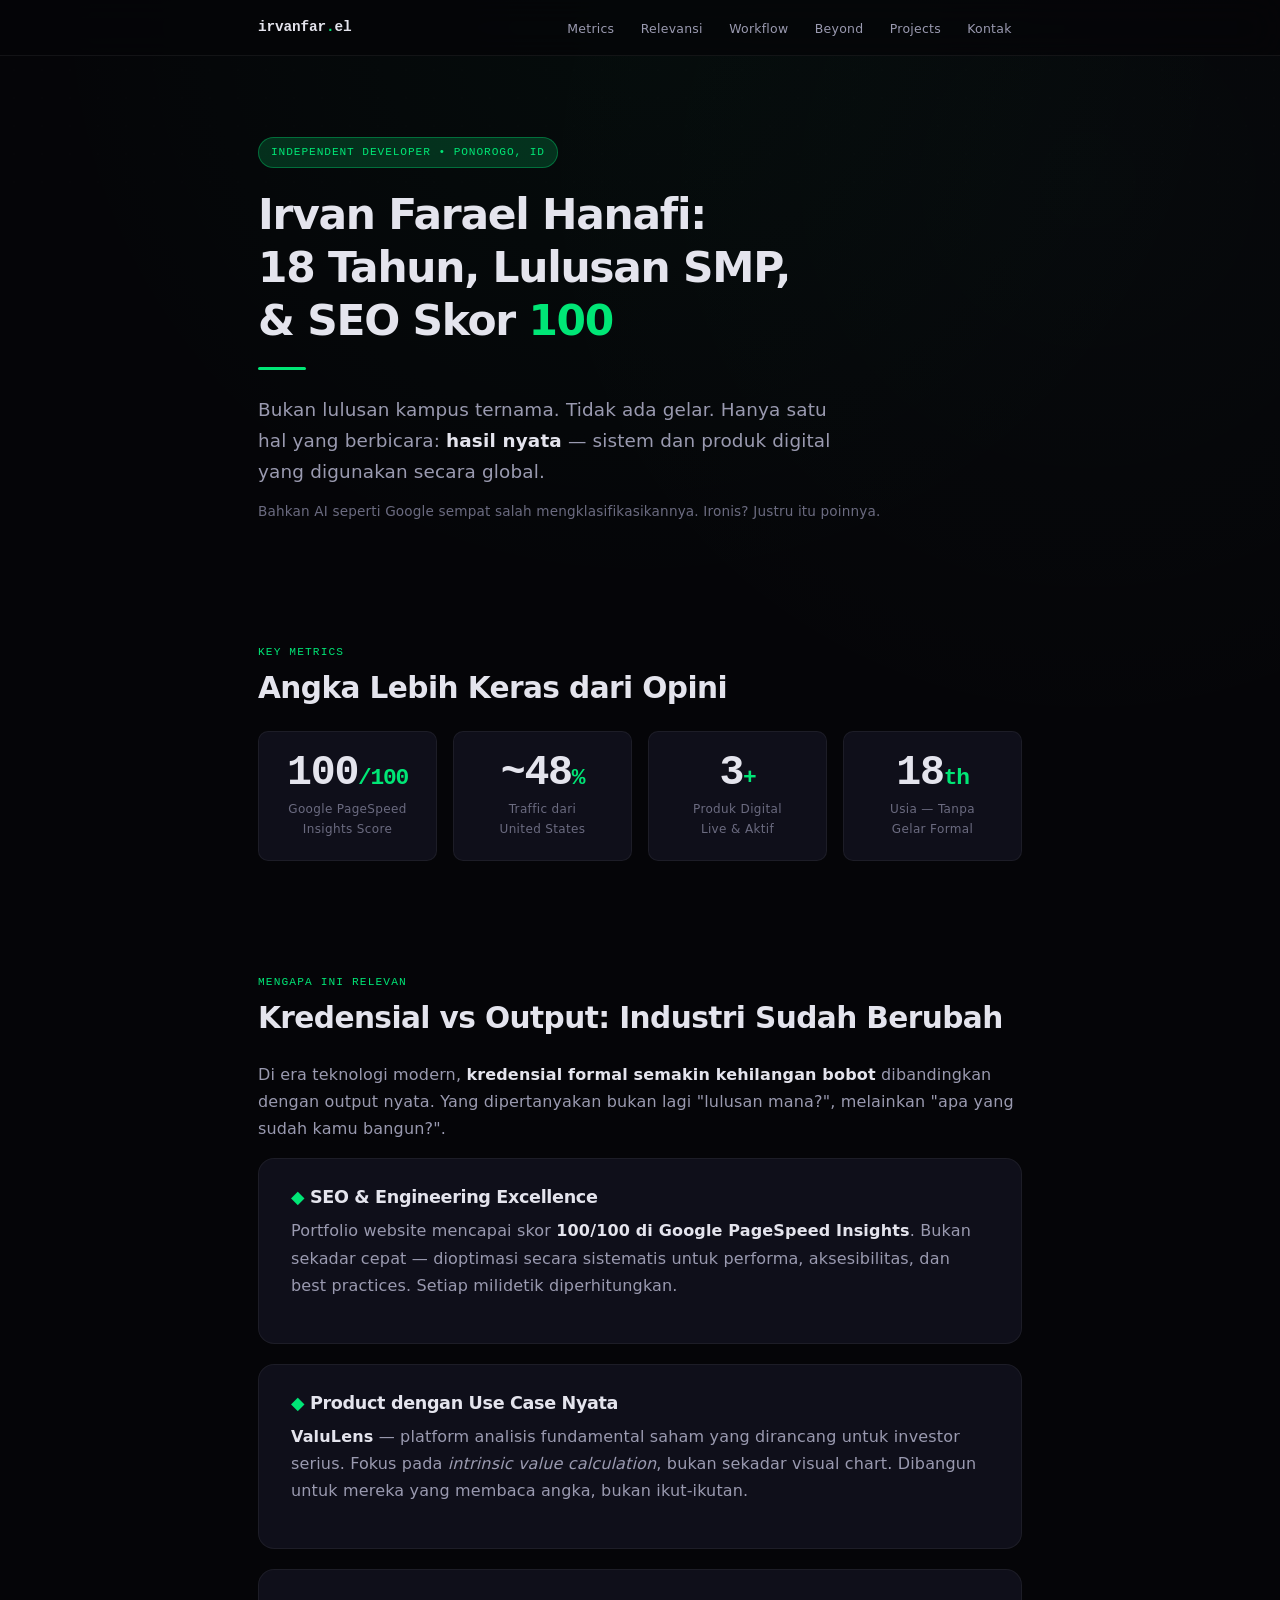
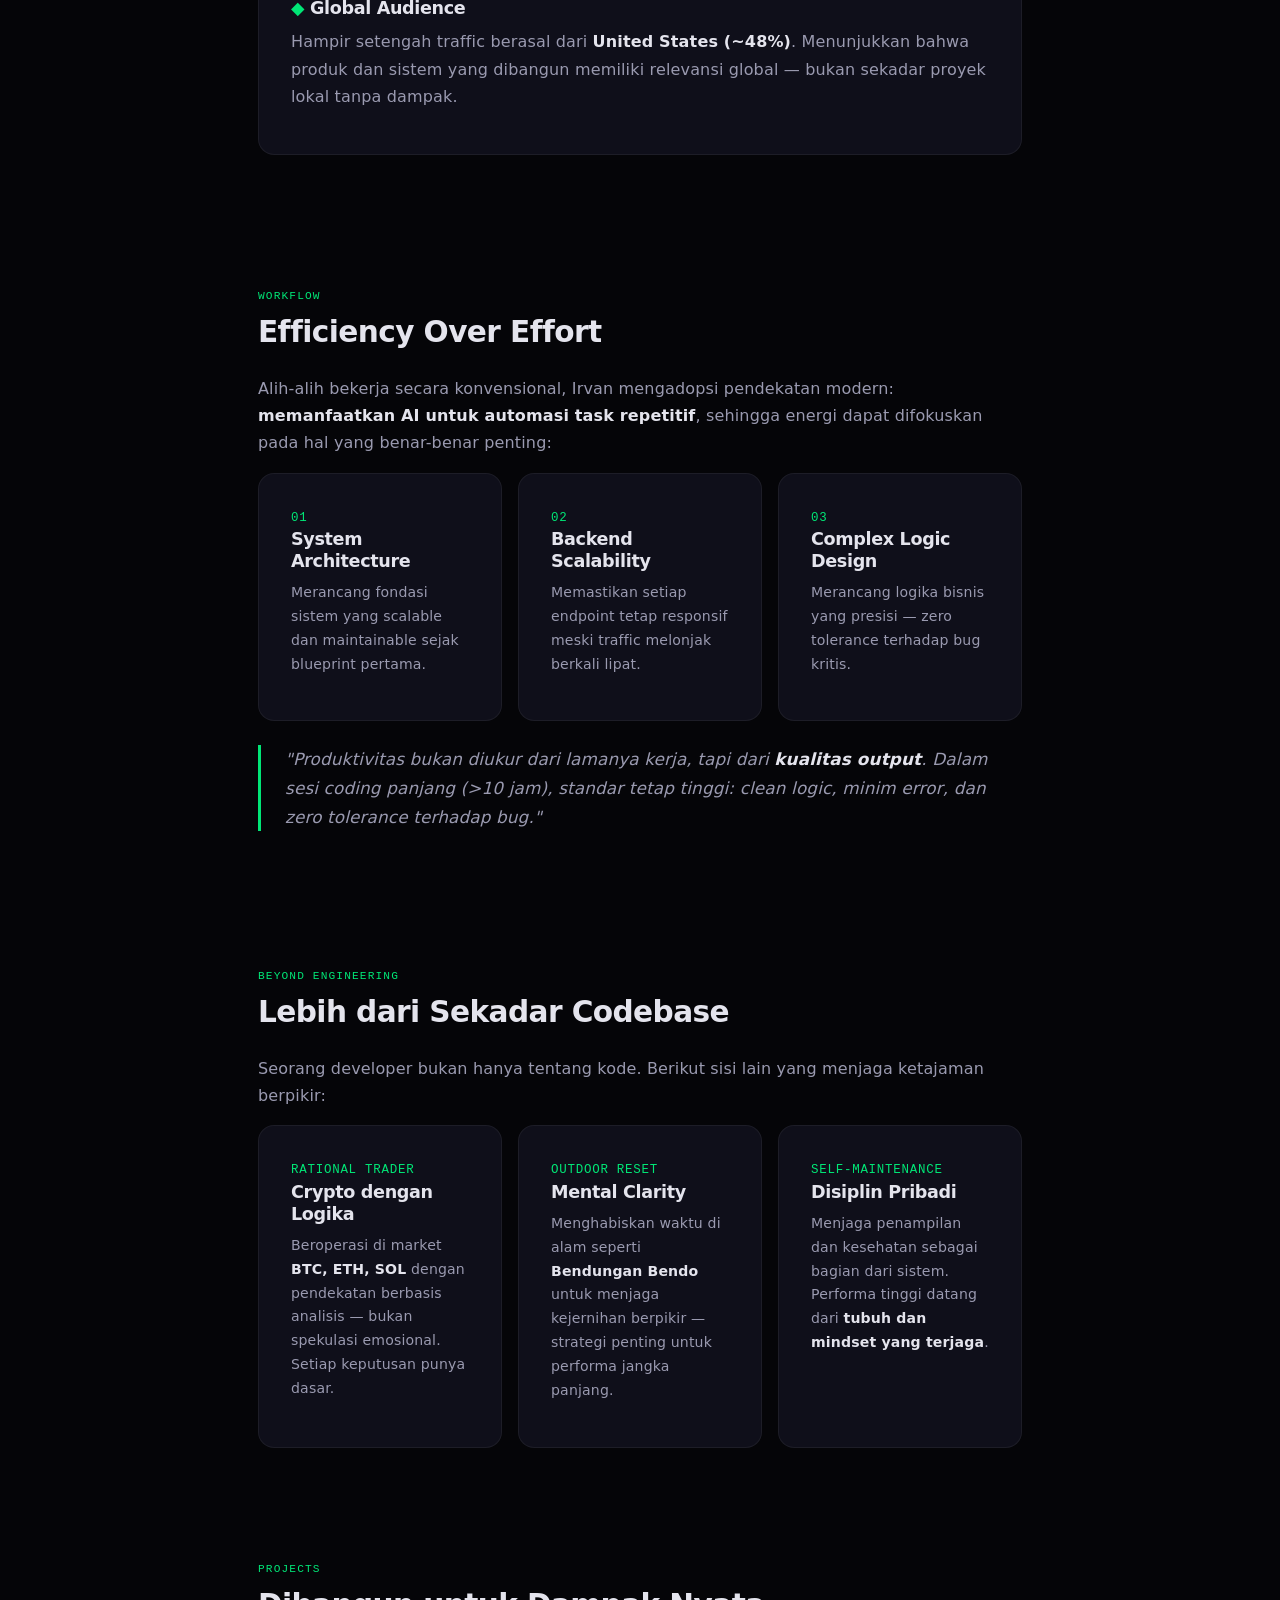
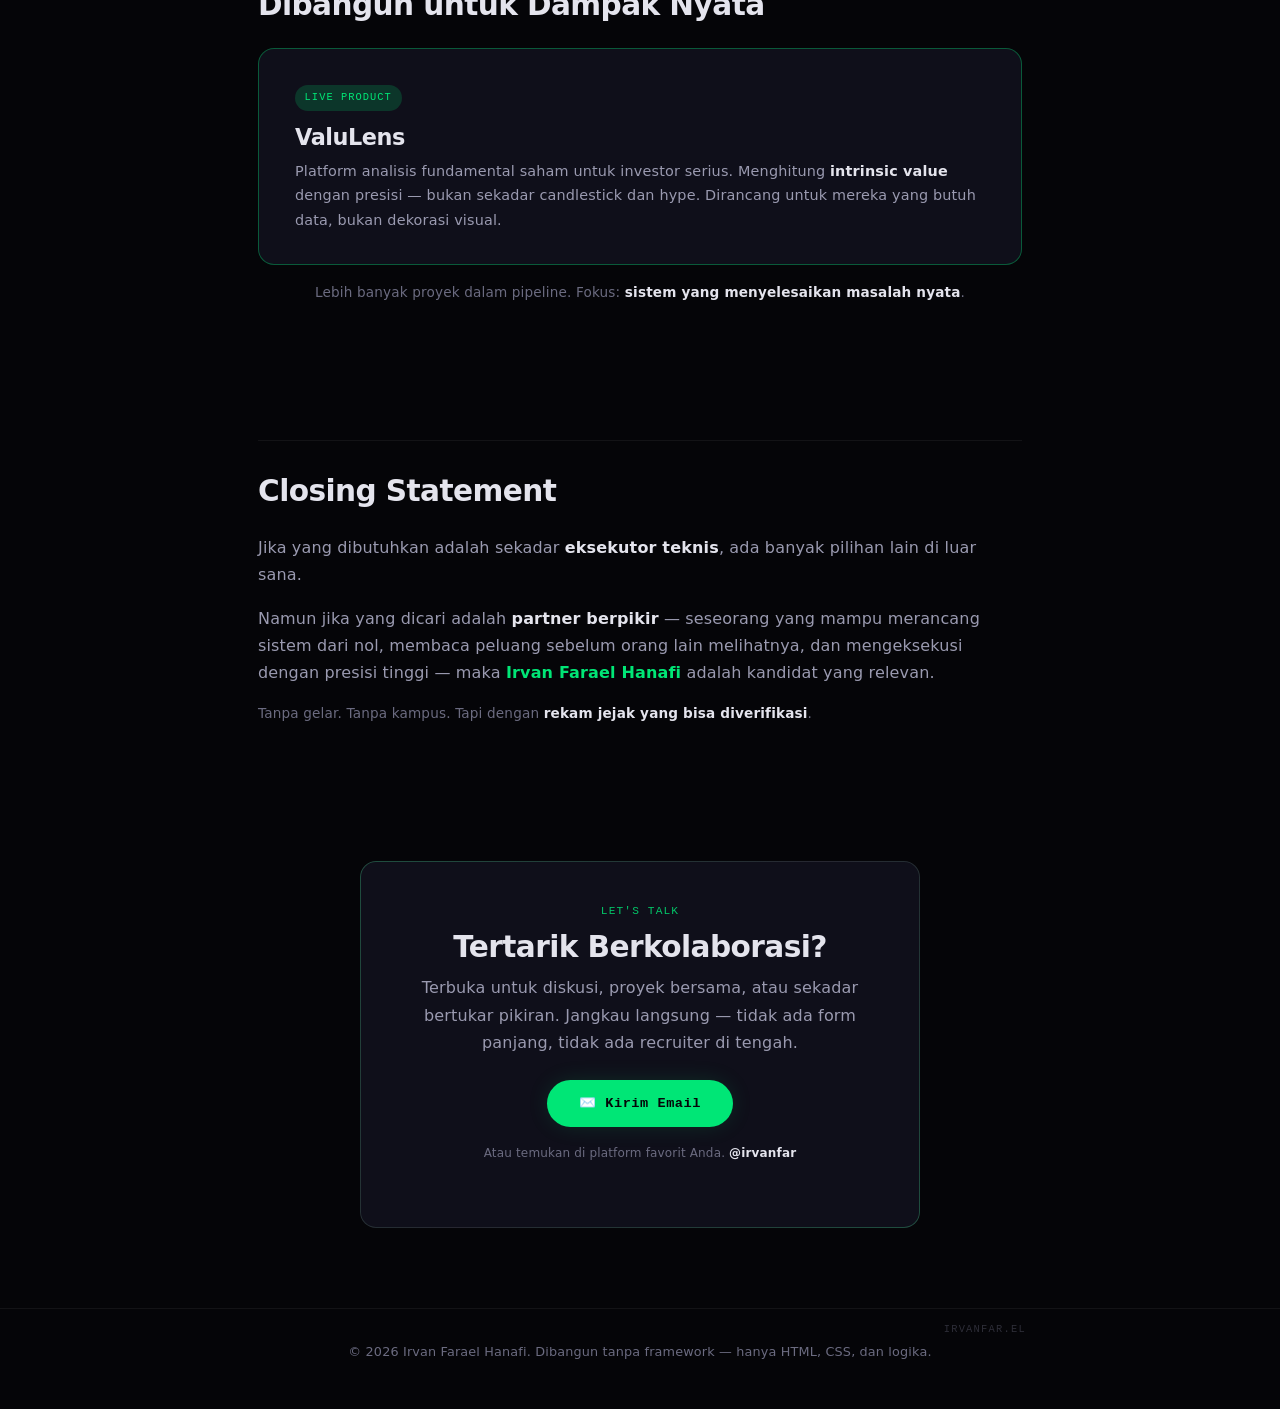
==== index.html @ f363a065 "Update index.html" ====
<!DOCTYPE html>
<html lang="id">
<head>
    <meta charset="UTF-8">
    <meta name="viewport" content="width=device-width, initial-scale=1.0">
    <meta name="theme-color" content="#050508">
    <meta name="color-scheme" content="dark">

    <!-- SEO Meta -->
    <title>Irvan Farael Hanafi: 18 Tahun, Lulusan SMP, & SEO Skor 100 — Masih Mau Nanya Ijazah?</title>
    <meta name="description" content="Independent developer 18 tahun dari Ponorogo. Tanpa gelar formal, membangun sistem digital dengan SEO sempurna (100/100), traffic global (~48% US), dan produk saham ValuLens. Baca selengkapnya.">
    <meta name="robots" content="index, follow, max-image-preview:large">
    <meta name="author" content="Irvan Farael Hanafi">
    <link rel="canonical" href="https://irvanfar.el/">

    <!-- Open Graph -->
    <meta property="og:type" content="article">
    <meta property="og:title" content="Irvan Farael Hanafi: 18 Tahun, Lulusan SMP, & SEO Skor 100">
    <meta property="og:description" content="Tanpa gelar, tanpa kampus ternama. Hanya hasil nyata: sistem digital yang digunakan secara global.">
    <meta property="og:url" content="https://irvanfar.el/">
    <meta property="og:site_name" content="Irvan Farael Hanafi">
    <meta property="og:locale" content="id_ID">
    <meta property="article:published_time" content="2026-05-02T00:00:00+07:00">
    <meta property="article:author" content="Irvan Farael Hanafi">

    <!-- Twitter Card -->
    <meta name="twitter:card" content="summary_large_image">
    <meta name="twitter:title" content="Irvan Farael Hanafi: 18 Tahun, Lulusan SMP, & SEO Skor 100">
    <meta name="twitter:description" content="Independent developer tanpa gelar formal. Hasil nyata berbicara lebih keras dari kredensial.">
    <meta name="twitter:creator" content="@irvanfar">

    <!-- Schema.org JSON-LD: Person + Article -->
    <script type="application/ld+json">
        {
            "@context": "https://schema.org",
            "@type": "Article",
            "headline": "Irvan Farael Hanafi: 18 Tahun, Lulusan SMP, & SEO Skor 100 — Masih Mau Nanya Ijazah?",
            "description": "Profil Irvan Farael Hanafi, independent developer 18 tahun tanpa gelar formal yang membangun sistem digital berdampak global.",
            "datePublished": "2026-05-02T00:00:00+07:00",
            "dateModified": "2026-05-02T00:00:00+07:00",
            "author": {
                "@type": "Person",
                "name": "Irvan Farael Hanafi",
                "givenName": "Irvan Farael",
                "familyName": "Hanafi",
                "jobTitle": "Independent Developer",
                "description": "Independent developer & system architect. Membangun produk digital berdampak global tanpa gelar formal. Spesialisasi di SEO engineering, backend scalability, dan complex logic design.",
                "url": "https://irvanfar.el/",
                "knowsAbout": [
                    "SEO Engineering",
                    "Web Performance Optimization",
                    "Backend Scalability",
                    "System Architecture",
                    "Complex Logic Design",
                    "AI-Assisted Development",
                    "Crypto Trading",
                    "Stock Fundamental Analysis"
                ],
                "address": {
                    "@type": "PostalAddress",
                    "addressLocality": "Ponorogo",
                    "addressCountry": "ID"
                }
            },
            "publisher": {
                "@type": "Person",
                "name": "Irvan Farael Hanafi"
            },
            "mainEntityOfPage": {
                "@type": "WebPage",
                "@id": "https://irvanfar.el/"
            }
        }
    </script>

    <style>
        /* ==================== CSS CUSTOM PROPERTIES ==================== */
        :root {
            --bg-primary: #050508;
            --bg-surface: #0a0a11;
            --bg-card: #0f0f1a;
            --bg-card-hover: #131320;
            --border-subtle: rgba(255, 255, 255, 0.06);
            --border-medium: rgba(255, 255, 255, 0.10);
            --text-primary: #e4e4ed;
            --text-secondary: #9a9ab0;
            --text-tertiary: #6b6b80;
            --accent: #00e676;
            --accent-glow: rgba(0, 230, 118, 0.18);
            --accent-dim: rgba(0, 230, 118, 0.35);
            --accent-secondary: #64ffda;
            --danger-accent: #ff5252;
            --font-sans: 'Inter', 'Segoe UI', system-ui, -apple-system, BlinkMacSystemFont, sans-serif;
            --font-mono: 'JetBrains Mono', 'Fira Code', 'SF Mono', 'Cascadia Code', 'Consolas', monospace;
            --nav-height: 56px;
            --max-width: 820px;
            --radius-sm: 6px;
            --radius-md: 10px;
            --radius-lg: 16px;
            --transition-fast: 140ms ease;
            --transition-smooth: 280ms cubic-bezier(0.22, 0.61, 0.36, 1);
        }

        /* ==================== RESET & BASE ==================== */
        *,
        *::before,
        *::after {
            box-sizing: border-box;
            margin: 0;
            padding: 0;
        }

        html {
            scroll-behavior: smooth;
            scroll-padding-top: calc(var(--nav-height) + 20px);
            font-size: 16px;
            -webkit-font-smoothing: antialiased;
            -moz-osx-font-smoothing: grayscale;
            text-rendering: optimizeLegibility;
        }

        body {
            background-color: var(--bg-primary);
            color: var(--text-primary);
            font-family: var(--font-sans);
            line-height: 1.7;
            min-height: 100vh;
            letter-spacing: 0.01em;
            background-image:
                radial-gradient(circle at 50% 0%, rgba(0, 230, 118, 0.03) 0%, transparent 55%),
                radial-gradient(circle at 85% 20%, rgba(100, 255, 218, 0.02) 0%, transparent 45%);
            background-attachment: fixed;
        }

        /* Subtle dot grid overlay */
        body::before {
            content: '';
            position: fixed;
            inset: 0;
            pointer-events: none;
            z-index: 0;
            opacity: 0.25;
            background-image: radial-gradient(circle, rgba(255, 255, 255, 0.08) 1px, transparent 1px);
            background-size: 28px 28px;
            mask-image: linear-gradient(to bottom, rgba(0, 0, 0, 0.5) 0%, rgba(0, 0, 0, 0.15) 60%, transparent 100%);
            -webkit-mask-image: linear-gradient(to bottom, rgba(0, 0, 0, 0.5) 0%, rgba(0, 0, 0, 0.15) 60%, transparent 100%);
        }

        /* ==================== TYPOGRAPHY ==================== */
        h1,
        h2,
        h3,
        h4 {
            line-height: 1.25;
            font-weight: 700;
            letter-spacing: -0.02em;
        }
        h1 {
            font-size: clamp(1.75rem, 5vw, 2.65rem);
            letter-spacing: -0.03em;
        }
        h2 {
            font-size: clamp(1.35rem, 3.5vw, 1.85rem);
            margin-bottom: 1rem;
        }
        h3 {
            font-size: clamp(1.1rem, 2.5vw, 1.3rem);
        }
        p {
            margin-bottom: 1rem;
            color: var(--text-secondary);
            font-size: 0.975rem;
        }
        @media (min-width: 600px) {
            p {
                font-size: 1rem;
            }
        }
        strong {
            color: var(--text-primary);
            font-weight: 600;
        }
        a {
            color: var(--accent);
            text-decoration: none;
            transition: color var(--transition-fast);
            font-weight: 500;
        }
        a:hover {
            color: var(--accent-secondary);
            text-decoration: underline;
            text-underline-offset: 4px;
        }
        .accent-text {
            color: var(--accent);
            font-weight: 600;
        }
        .mono-label {
            font-family: var(--font-mono);
            font-size: 0.78rem;
            letter-spacing: 0.06em;
            text-transform: uppercase;
            color: var(--accent);
            font-weight: 500;
        }

        /* ==================== LAYOUT ==================== */
        body>header,
        body>main,
        body>footer {
            position: relative;
            z-index: 1;
        }
        .container {
            width: 100%;
            max-width: var(--max-width);
            margin: 0 auto;
            padding-left: 1.25rem;
            padding-right: 1.25rem;
        }
        @media (min-width: 600px) {
            .container {
                padding-left: 1.75rem;
                padding-right: 1.75rem;
            }
        }

        /* ==================== NAVBAR ==================== */
        .navbar {
            position: sticky;
            top: 0;
            z-index: 100;
            background: rgba(5, 5, 8, 0.82);
            backdrop-filter: blur(18px);
            -webkit-backdrop-filter: blur(18px);
            border-bottom: 1px solid var(--border-subtle);
            height: var(--nav-height);
            display: flex;
            align-items: center;
            transition: background var(--transition-smooth);
        }
        .navbar.scrolled {
            background: rgba(5, 5, 8, 0.94);
            border-bottom-color: var(--border-medium);
        }
        .navbar .container {
            display: flex;
            align-items: center;
            justify-content: space-between;
            gap: 1rem;
        }
        .nav-brand {
            font-family: var(--font-mono);
            font-size: 0.9rem;
            font-weight: 700;
            color: var(--text-primary);
            letter-spacing: -0.01em;
            white-space: nowrap;
            text-decoration: none;
        }
        .nav-brand .accent-dot {
            color: var(--accent);
        }
        .nav-links {
            display: flex;
            gap: 0.35rem;
            list-style: none;
            flex-wrap: wrap;
            justify-content: flex-end;
        }
        .nav-links a {
            font-size: 0.78rem;
            padding: 0.4rem 0.65rem;
            border-radius: var(--radius-sm);
            color: var(--text-secondary);
            transition: all var(--transition-fast);
            white-space: nowrap;
            font-weight: 500;
            letter-spacing: 0.02em;
            text-decoration: none;
        }
        .nav-links a:hover,
        .nav-links a:focus-visible {
            color: var(--accent);
            background: var(--accent-glow);
            text-decoration: none;
            outline: none;
        }
        .nav-hamburger {
            display: none;
            background: none;
            border: none;
            cursor: pointer;
            padding: 0.4rem;
            flex-direction: column;
            gap: 5px;
            z-index: 101;
        }
        .nav-hamburger span {
            display: block;
            width: 22px;
            height: 2px;
            background: var(--text-primary);
            border-radius: 2px;
            transition: var(--transition-fast);
        }
        @media (max-width: 640px) {
            .nav-hamburger {
                display: flex;
            }
            .nav-links {
                position: fixed;
                top: var(--nav-height);
                left: 0;
                right: 0;
                background: rgba(10, 10, 17, 0.96);
                backdrop-filter: blur(20px);
                -webkit-backdrop-filter: blur(20px);
                flex-direction: column;
                padding: 0.75rem 1.25rem 1rem;
                gap: 0.15rem;
                border-bottom: 1px solid var(--border-medium);
                transform: translateY(-120%);
                opacity: 0;
                pointer-events: none;
                transition: all var(--transition-smooth);
                z-index: 99;
            }
            .nav-links.active {
                transform: translateY(0);
                opacity: 1;
                pointer-events: auto;
            }
            .nav-links a {
                font-size: 0.9rem;
                padding: 0.6rem 0.5rem;
                display: block;
                border-radius: var(--radius-sm);
            }
        }

        /* ==================== HERO SECTION ==================== */
        #hero {
            padding: 3.5rem 0 2rem;
        }
        @media (min-width: 600px) {
            #hero {
                padding: 5rem 0 3rem;
            }
        }
        .hero-badge {
            display: inline-block;
            font-family: var(--font-mono);
            font-size: 0.7rem;
            letter-spacing: 0.08em;
            text-transform: uppercase;
            color: var(--accent);
            border: 1px solid var(--accent-dim);
            padding: 0.3rem 0.75rem;
            border-radius: 99px;
            margin-bottom: 1.25rem;
            background: var(--accent-glow);
        }
        .hero-title {
            margin-bottom: 0.85rem;
        }
        .hero-subtitle {
            font-size: 1.05rem;
            color: var(--text-secondary);
            max-width: 600px;
            margin-bottom: 0;
            font-weight: 400;
        }
        @media (min-width: 600px) {
            .hero-subtitle {
                font-size: 1.15rem;
            }
        }
        .hero-accent-line {
            width: 48px;
            height: 3px;
            background: var(--accent);
            border-radius: 2px;
            margin: 1.25rem 0 1.5rem;
            opacity: 0.8;
        }

        /* ==================== SECTIONS GENERAL ==================== */
        section {
            padding: 2.5rem 0;
        }
        @media (min-width: 600px) {
            section {
                padding: 3.5rem 0;
            }
        }
        .section-label {
            font-family: var(--font-mono);
            font-size: 0.7rem;
            letter-spacing: 0.1em;
            text-transform: uppercase;
            color: var(--accent);
            margin-bottom: 0.5rem;
            display: block;
            opacity: 0.85;
        }
        .section-title {
            margin-bottom: 1.5rem;
        }

        /* ==================== METRICS CARDS ==================== */
        .metrics-grid {
            display: grid;
            grid-template-columns: 1fr 1fr;
            gap: 0.85rem;
            margin-top: 1rem;
        }
        @media (min-width: 500px) {
            .metrics-grid {
                grid-template-columns: repeat(4, 1fr);
                gap: 1rem;
            }
        }
        .metric-card {
            background: var(--bg-card);
            border: 1px solid var(--border-subtle);
            border-radius: var(--radius-md);
            padding: 1.25rem 1rem;
            text-align: center;
            transition: all var(--transition-smooth);
            position: relative;
            overflow: hidden;
        }
        .metric-card::after {
            content: '';
            position: absolute;
            bottom: 0;
            left: 50%;
            transform: translateX(-50%);
            width: 0;
            height: 2px;
            background: var(--accent);
            border-radius: 1px;
            transition: width var(--transition-smooth);
        }
        .metric-card:hover::after {
            width: 60%;
        }
        .metric-card:hover {
            border-color: var(--border-medium);
            background: var(--bg-card-hover);
            transform: translateY(-2px);
        }
        .metric-number {
            font-size: clamp(1.8rem, 5vw, 2.6rem);
            font-weight: 800;
            letter-spacing: -0.03em;
            color: var(--text-primary);
            line-height: 1;
            margin-bottom: 0.35rem;
            font-family: var(--font-mono);
        }
        .metric-number .unit {
            font-size: 0.55em;
            color: var(--accent);
            font-weight: 600;
        }
        .metric-label {
            font-size: 0.75rem;
            color: var(--text-tertiary);
            letter-spacing: 0.03em;
            font-weight: 500;
        }

        /* ==================== CARDS (GENERAL) ==================== */
        .card {
            background: var(--bg-card);
            border: 1px solid var(--border-subtle);
            border-radius: var(--radius-lg);
            padding: 1.5rem;
            margin-bottom: 1.25rem;
            transition: all var(--transition-smooth);
        }
        .card:hover {
            border-color: var(--border-medium);
            background: var(--bg-card-hover);
        }
        @media (min-width: 600px) {
            .card {
                padding: 1.75rem 2rem;
            }
        }
        .card h3 {
            margin-bottom: 0.5rem;
            font-size: 1.1rem;
        }
        .card-grid {
            display: grid;
            grid-template-columns: 1fr;
            gap: 1rem;
        }
        @media (min-width: 600px) {
            .card-grid {
                grid-template-columns: 1fr 1fr 1fr;
            }
        }
        .card-grid .card {
            margin-bottom: 0;
        }

        /* ==================== PROJECT CARD ==================== */
        .project-card {
            background: var(--bg-card);
            border: 1px solid var(--accent-dim);
            border-radius: var(--radius-lg);
            padding: 1.5rem 1.75rem;
            transition: all var(--transition-smooth);
            position: relative;
        }
        .project-card:hover {
            border-color: var(--accent);
            box-shadow: 0 0 40px -8px var(--accent-glow);
            transform: translateY(-3px);
        }
        @media (min-width: 600px) {
            .project-card {
                padding: 2rem 2.25rem;
            }
        }
        .project-card .project-tag {
            display: inline-block;
            font-family: var(--font-mono);
            font-size: 0.65rem;
            letter-spacing: 0.1em;
            text-transform: uppercase;
            background: var(--accent-glow);
            color: var(--accent);
            padding: 0.25rem 0.6rem;
            border-radius: 99px;
            margin-bottom: 0.75rem;
        }
        .project-card h3 {
            font-size: 1.4rem;
            margin-bottom: 0.5rem;
        }
        .project-card p {
            margin-bottom: 0;
            font-size: 0.9rem;
        }

        /* ==================== CTA SECTION ==================== */
        #contact {
            text-align: center;
            padding: 3rem 0 4rem;
        }
        @media (min-width: 600px) {
            #contact {
                padding: 4rem 0 5rem;
            }
        }
        .cta-box {
            background: var(--bg-card);
            border: 1px solid var(--border-medium);
            border-radius: var(--radius-lg);
            padding: 2rem 1.5rem;
            max-width: 560px;
            margin: 0 auto;
            position: relative;
        }
        @media (min-width: 600px) {
            .cta-box {
                padding: 2.5rem 2.5rem;
            }
        }
        .cta-box::before {
            content: '';
            position: absolute;
            inset: -1px;
            border-radius: var(--radius-lg);
            padding: 1px;
            background: linear-gradient(135deg, var(--accent-dim), transparent 50%, var(--accent-dim));
            -webkit-mask: linear-gradient(#fff 0 0) content-box, linear-gradient(#fff 0 0);
            mask: linear-gradient(#fff 0 0) content-box, linear-gradient(#fff 0 0);
            -webkit-mask-composite: xor;
            mask-composite: exclude;
            pointer-events: none;
            opacity: 0.6;
        }
        .cta-box h2 {
            margin-bottom: 0.5rem;
        }
        .cta-box p {
            margin-bottom: 1.5rem;
        }
        .btn-cta {
            display: inline-block;
            font-family: var(--font-mono);
            font-size: 0.85rem;
            font-weight: 600;
            letter-spacing: 0.04em;
            color: #050508;
            background: var(--accent);
            padding: 0.75rem 2rem;
            border-radius: 99px;
            text-decoration: none;
            transition: all var(--transition-smooth);
            border: none;
            cursor: pointer;
            box-shadow: 0 0 24px -4px var(--accent-glow);
        }
        .btn-cta:hover {
            background: #00ff88;
            box-shadow: 0 0 36px -2px var(--accent-glow);
            transform: translateY(-2px);
            text-decoration: none;
            color: #050508;
        }

        /* ==================== FOOTER ==================== */
        body>footer {
            border-top: 1px solid var(--border-subtle);
            padding: 2rem 0;
            text-align: center;
            position: relative;
        }
        .footer-watermark {
            font-family: var(--font-mono);
            font-size: 0.65rem;
            letter-spacing: 0.12em;
            color: var(--text-tertiary);
            opacity: 0.4;
            pointer-events: none;
            user-select: none;
            position: absolute;
            bottom: 1.5rem;
            right: 1.5rem;
            text-transform: uppercase;
        }
        @media (max-width: 500px) {
            .footer-watermark {
                position: static;
                margin-top: 0.5rem;
                display: block;
            }
        }
        .footer-text {
            font-size: 0.8rem;
            color: var(--text-tertiary);
        }

        /* ==================== ANIMATIONS ==================== */
        .fade-in {
            opacity: 0;
            transform: translateY(22px);
            transition: opacity 0.7s cubic-bezier(0.22, 0.61, 0.36, 1),
                transform 0.7s cubic-bezier(0.22, 0.61, 0.36, 1);
        }
        .fade-in.visible {
            opacity: 1;
            transform: translateY(0);
        }
        .fade-in-delay-1 {
            transition-delay: 0.08s;
        }
        .fade-in-delay-2 {
            transition-delay: 0.16s;
        }
        .fade-in-delay-3 {
            transition-delay: 0.24s;
        }
        .fade-in-delay-4 {
            transition-delay: 0.32s;
        }

        /* ==================== FOCUS & ACCESSIBILITY ==================== */
        :focus-visible {
            outline: 2px solid var(--accent);
            outline-offset: 3px;
            border-radius: 2px;
        }
        .sr-only {
            position: absolute;
            width: 1px;
            height: 1px;
            padding: 0;
            margin: -1px;
            overflow: hidden;
            clip: rect(0, 0, 0, 0);
            white-space: nowrap;
            border: 0;
        }

        /* ==================== BLOCKQUOTE STYLE ==================== */
        blockquote {
            border-left: 3px solid var(--accent);
            padding-left: 1.25rem;
            margin: 1.5rem 0;
            color: var(--text-secondary);
            font-style: italic;
            font-size: 1rem;
        }
        @media (min-width: 600px) {
            blockquote {
                padding-left: 1.5rem;
                font-size: 1.05rem;
            }
        }

        /* ==================== DIVIDER ==================== */
        .divider {
            border: none;
            border-top: 1px solid var(--border-subtle);
            margin: 0.5rem 0 2rem;
        }

        /* ==================== RESPONSIVE FINE-TUNING ==================== */
        @media (max-width: 380px) {
            .nav-brand {
                font-size: 0.78rem;
            }
            .metrics-grid {
                grid-template-columns: 1fr 1fr;
                gap: 0.6rem;
            }
            .metric-card {
                padding: 1rem 0.6rem;
            }
            .metric-number {
                font-size: 1.4rem;
            }
        }
    </style>
</head>
<body>

    <!-- ==================== HEADER / NAVBAR ==================== -->
    <header>
        <nav class="navbar" id="navbar" aria-label="Navigasi utama">
            <div class="container">
                <a href="#hero" class="nav-brand" aria-label="Irvan Farael Hanafi - Kembali ke atas">
                    irvanfar<span class="accent-dot">.</span>el
                </a>
                <button class="nav-hamburger" id="navHamburger" aria-label="Toggle menu" aria-expanded="false">
                    <span></span>
                    <span></span>
                    <span></span>
                </button>
                <ul class="nav-links" id="navLinks" role="menubar">
                    <li role="none"><a href="#metrics" role="menuitem">Metrics</a></li>
                    <li role="none"><a href="#why" role="menuitem">Relevansi</a></li>
                    <li role="none"><a href="#workflow" role="menuitem">Workflow</a></li>
                    <li role="none"><a href="#beyond" role="menuitem">Beyond</a></li>
                    <li role="none"><a href="#projects" role="menuitem">Projects</a></li>
                    <li role="none"><a href="#contact" role="menuitem">Kontak</a></li>
                </ul>
            </div>
        </nav>
    </header>

    <!-- ==================== MAIN CONTENT ==================== -->
    <main>
        <article>

            <!-- HERO -->
            <section id="hero" aria-labelledby="hero-heading">
                <div class="container">
                    <span class="hero-badge fade-in">Independent Developer • Ponorogo, ID</span>
                    <h1 id="hero-heading" class="hero-title fade-in fade-in-delay-1">
                        Irvan Farael Hanafi:<br>18 Tahun, Lulusan SMP,<br>&amp; SEO Skor <span class="accent-text">100</span>
                    </h1>
                    <div class="hero-accent-line fade-in fade-in-delay-2"></div>
                    <p class="hero-subtitle fade-in fade-in-delay-3">
                        Bukan lulusan kampus ternama. Tidak ada gelar. Hanya satu hal yang berbicara: <strong>hasil nyata</strong> — sistem dan produk digital yang digunakan secara global.
                    </p>
                    <p class="fade-in fade-in-delay-4" style="color: var(--text-tertiary); font-size: 0.85rem; margin-top: 0.75rem;">
                        Bahkan AI seperti Google sempat salah mengklasifikasikannya. Ironis? Justru itu poinnya.
                    </p>
                </div>
            </section>

            <!-- KEY METRICS -->
            <section id="metrics" aria-labelledby="metrics-heading">
                <div class="container">
                    <span class="section-label fade-in">Key Metrics</span>
                    <h2 id="metrics-heading" class="section-title fade-in fade-in-delay-1">Angka Lebih Keras dari Opini</h2>
                    <div class="metrics-grid">
                        <div class="metric-card fade-in fade-in-delay-2">
                            <div class="metric-number">100<span class="unit">/100</span></div>
                            <div class="metric-label">Google PageSpeed<br>Insights Score</div>
                        </div>
                        <div class="metric-card fade-in fade-in-delay-3">
                            <div class="metric-number">~48<span class="unit">%</span></div>
                            <div class="metric-label">Traffic dari<br>United States</div>
                        </div>
                        <div class="metric-card fade-in fade-in-delay-3">
                            <div class="metric-number">3<span class="unit">+</span></div>
                            <div class="metric-label">Produk Digital<br>Live & Aktif</div>
                        </div>
                        <div class="metric-card fade-in fade-in-delay-4">
                            <div class="metric-number">18<span class="unit">th</span></div>
                            <div class="metric-label">Usia — Tanpa<br>Gelar Formal</div>
                        </div>
                    </div>
                </div>
            </section>

            <!-- WHY RELEVANT -->
            <section id="why" aria-labelledby="why-heading">
                <div class="container">
                    <span class="section-label fade-in">Mengapa Ini Relevan</span>
                    <h2 id="why-heading" class="section-title fade-in fade-in-delay-1">Kredensial vs Output: Industri Sudah Berubah</h2>
                    <p class="fade-in fade-in-delay-2">
                        Di era teknologi modern, <strong>kredensial formal semakin kehilangan bobot</strong> dibandingkan dengan output nyata. Yang dipertanyakan bukan lagi "lulusan mana?", melainkan "apa yang sudah kamu bangun?".
                    </p>
                    <div class="card fade-in fade-in-delay-3">
                        <h3><span class="accent-text">◆</span> SEO &amp; Engineering Excellence</h3>
                        <p>Portfolio website mencapai skor <strong>100/100 di Google PageSpeed Insights</strong>. Bukan sekadar cepat — dioptimasi secara sistematis untuk performa, aksesibilitas, dan best practices. Setiap milidetik diperhitungkan.</p>
                    </div>
                    <div class="card fade-in fade-in-delay-4">
                        <h3><span class="accent-text">◆</span> Product dengan Use Case Nyata</h3>
                        <p><strong>ValuLens</strong> — platform analisis fundamental saham yang dirancang untuk investor serius. Fokus pada <em>intrinsic value calculation</em>, bukan sekadar visual chart. Dibangun untuk mereka yang membaca angka, bukan ikut-ikutan.</p>
                    </div>
                    <div class="card fade-in fade-in-delay-4">
                        <h3><span class="accent-text">◆</span> Global Audience</h3>
                        <p>Hampir setengah traffic berasal dari <strong>United States (~48%)</strong>. Menunjukkan bahwa produk dan sistem yang dibangun memiliki relevansi global — bukan sekadar proyek lokal tanpa dampak.</p>
                    </div>
                </div>
            </section>

            <!-- WORKFLOW -->
            <section id="workflow" aria-labelledby="workflow-heading">
                <div class="container">
                    <span class="section-label fade-in">Workflow</span>
                    <h2 id="workflow-heading" class="section-title fade-in fade-in-delay-1">Efficiency Over Effort</h2>
                    <p class="fade-in fade-in-delay-2">
                        Alih-alih bekerja secara konvensional, Irvan mengadopsi pendekatan modern: <strong>memanfaatkan AI untuk automasi task repetitif</strong>, sehingga energi dapat difokuskan pada hal yang benar-benar penting:
                    </p>
                    <div class="card-grid fade-in fade-in-delay-3">
                        <div class="card">
                            <span class="mono-label">01</span>
                            <h3>System Architecture</h3>
                            <p style="font-size:0.88rem;">Merancang fondasi sistem yang scalable dan maintainable sejak blueprint pertama.</p>
                        </div>
                        <div class="card">
                            <span class="mono-label">02</span>
                            <h3>Backend Scalability</h3>
                            <p style="font-size:0.88rem;">Memastikan setiap endpoint tetap responsif meski traffic melonjak berkali lipat.</p>
                        </div>
                        <div class="card">
                            <span class="mono-label">03</span>
                            <h3>Complex Logic Design</h3>
                            <p style="font-size:0.88rem;">Merancang logika bisnis yang presisi — zero tolerance terhadap bug kritis.</p>
                        </div>
                    </div>
                    <blockquote class="fade-in fade-in-delay-4">
                        "Produktivitas bukan diukur dari lamanya kerja, tapi dari <strong>kualitas output</strong>. Dalam sesi coding panjang (&gt;10 jam), standar tetap tinggi: clean logic, minim error, dan zero tolerance terhadap bug."
                    </blockquote>
                </div>
            </section>

            <!-- BEYOND ENGINEERING -->
            <section id="beyond" aria-labelledby="beyond-heading">
                <div class="container">
                    <span class="section-label fade-in">Beyond Engineering</span>
                    <h2 id="beyond-heading" class="section-title fade-in fade-in-delay-1">Lebih dari Sekadar Codebase</h2>
                    <p class="fade-in fade-in-delay-2">Seorang developer bukan hanya tentang kode. Berikut sisi lain yang menjaga ketajaman berpikir:</p>
                    <div class="card-grid fade-in fade-in-delay-3">
                        <div class="card">
                            <span class="mono-label">Rational Trader</span>
                            <h3>Crypto dengan Logika</h3>
                            <p style="font-size:0.88rem;">Beroperasi di market <strong>BTC, ETH, SOL</strong> dengan pendekatan berbasis analisis — bukan spekulasi emosional. Setiap keputusan punya dasar.</p>
                        </div>
                        <div class="card">
                            <span class="mono-label">Outdoor Reset</span>
                            <h3>Mental Clarity</h3>
                            <p style="font-size:0.88rem;">Menghabiskan waktu di alam seperti <strong>Bendungan Bendo</strong> untuk menjaga kejernihan berpikir — strategi penting untuk performa jangka panjang.</p>
                        </div>
                        <div class="card">
                            <span class="mono-label">Self-Maintenance</span>
                            <h3>Disiplin Pribadi</h3>
                            <p style="font-size:0.88rem;">Menjaga penampilan dan kesehatan sebagai bagian dari sistem. Performa tinggi datang dari <strong>tubuh dan mindset yang terjaga</strong>.</p>
                        </div>
                    </div>
                </div>
            </section>

            <!-- PROJECTS -->
            <section id="projects" aria-labelledby="projects-heading">
                <div class="container">
                    <span class="section-label fade-in">Projects</span>
                    <h2 id="projects-heading" class="section-title fade-in fade-in-delay-1">Dibangun untuk Dampak Nyata</h2>
                    <div class="project-card fade-in fade-in-delay-2">
                        <span class="project-tag">Live Product</span>
                        <h3>ValuLens</h3>
                        <p>Platform analisis fundamental saham untuk investor serius. Menghitung <strong>intrinsic value</strong> dengan presisi — bukan sekadar candlestick dan hype. Dirancang untuk mereka yang butuh data, bukan dekorasi visual.</p>
                    </div>
                    <p class="fade-in fade-in-delay-3" style="text-align:center; margin-top:1rem; color:var(--text-tertiary); font-size:0.85rem;">
                        Lebih banyak proyek dalam pipeline. Fokus: <strong>sistem yang menyelesaikan masalah nyata</strong>.
                    </p>
                </div>
            </section>

            <!-- CLOSING STATEMENT -->
            <section id="closing" aria-labelledby="closing-heading">
                <div class="container">
                    <hr class="divider fade-in">
                    <h2 id="closing-heading" class="section-title fade-in fade-in-delay-1">Closing Statement</h2>
                    <p class="fade-in fade-in-delay-2">
                        Jika yang dibutuhkan adalah sekadar <strong>eksekutor teknis</strong>, ada banyak pilihan lain di luar sana.
                    </p>
                    <p class="fade-in fade-in-delay-3">
                        Namun jika yang dicari adalah <strong>partner berpikir</strong> — seseorang yang mampu merancang sistem dari nol, membaca peluang sebelum orang lain melihatnya, dan mengeksekusi dengan presisi tinggi — maka <span class="accent-text">Irvan Farael Hanafi</span> adalah kandidat yang relevan.
                    </p>
                    <p class="fade-in fade-in-delay-4" style="color: var(--text-tertiary); font-size: 0.85rem;">
                        Tanpa gelar. Tanpa kampus. Tapi dengan <strong>rekam jejak yang bisa diverifikasi</strong>.
                    </p>
                </div>
            </section>

            <!-- CONTACT / CTA -->
            <section id="contact" aria-labelledby="contact-heading">
                <div class="container">
                    <div class="cta-box fade-in">
                        <span class="section-label" style="display:block; text-align:center;">Let's Talk</span>
                        <h2 id="contact-heading">Tertarik Berkolaborasi?</h2>
                        <p>Terbuka untuk diskusi, proyek bersama, atau sekadar bertukar pikiran. Jangkau langsung — tidak ada form panjang, tidak ada recruiter di tengah.</p>
                        <a href="mailto:hello@irvanfar.el" class="btn-cta" aria-label="Kirim email ke Irvan">✉️ Kirim Email</a>
                        <p style="margin-top:1rem; font-size:0.75rem; color:var(--text-tertiary);">
                            Atau temukan di platform favorit Anda. <strong>@irvanfar</strong>
                        </p>
                    </div>
                </div>
            </section>

        </article>
    </main>

    <!-- ==================== FOOTER ==================== -->
    <footer>
        <div class="container" style="position:relative;">
            <p class="footer-text">
                &copy; 2026 Irvan Farael Hanafi. Dibangun tanpa framework — hanya HTML, CSS, dan logika.
            </p>
            <span class="footer-watermark" aria-hidden="true">IRVANFAR.EL</span>
        </div>
    </footer>

    <!-- ==================== VANILLA JS ==================== -->
    <script>
        (function() {
            // --- DOM refs ---
            const navbar = document.getElementById('navbar');
            const navLinks = document.getElementById('navLinks');
            const navHamburger = document.getElementById('navHamburger');
            const allNavLinks = navLinks.querySelectorAll('a');

            // --- Sticky navbar shadow on scroll ---
            function updateNavbarShadow() {
                if (window.scrollY > 10) {
                    navbar.classList.add('scrolled');
                } else {
                    navbar.classList.remove('scrolled');
                }
            }
            window.addEventListener('scroll', updateNavbarShadow, { passive: true });
            updateNavbarShadow(); // initial check

            // --- Mobile menu toggle ---
            function closeMenu() {
                navLinks.classList.remove('active');
                navHamburger.setAttribute('aria-expanded', 'false');
            }

            function openMenu() {
                navLinks.classList.add('active');
                navHamburger.setAttribute('aria-expanded', 'true');
            }

            function toggleMenu() {
                if (navLinks.classList.contains('active')) {
                    closeMenu();
                } else {
                    openMenu();
                }
            }

            navHamburger.addEventListener('click', toggleMenu);

            // Close menu when a nav link is clicked (mobile)
            allNavLinks.forEach(function(link) {
                link.addEventListener('click', function() {
                    if (navLinks.classList.contains('active')) {
                        closeMenu();
                    }
                });
            });

            // Close menu when clicking outside (mobile)
            document.addEventListener('click', function(e) {
                if (navLinks.classList.contains('active') &&
                    !navLinks.contains(e.target) &&
                    !navHamburger.contains(e.target)) {
                    closeMenu();
                }
            });

            // Close menu on Escape key
            document.addEventListener('keydown', function(e) {
                if (e.key === 'Escape' && navLinks.classList.contains('active')) {
                    closeMenu();
                    navHamburger.focus();
                }
            });

            // --- Intersection Observer for fade-in animations ---
            const fadeElements = document.querySelectorAll('.fade-in');
            if ('IntersectionObserver' in window) {
                const observerOptions = {
                    root: null,
                    rootMargin: '0px 0px -40px 0px',
                    threshold: 0.08,
                };

                const observer = new IntersectionObserver(function(entries) {
                    entries.forEach(function(entry) {
                        if (entry.isIntersecting) {
                            entry.target.classList.add('visible');
                            observer.unobserve(entry.target);
                        }
                    });
                }, observerOptions);

                fadeElements.forEach(function(el) {
                    observer.observe(el);
                });
            } else {
                // Fallback for browsers without IntersectionObserver
                fadeElements.forEach(function(el) {
                    el.classList.add('visible');
                });
            }

            // --- Smooth scroll offset compensation for sticky navbar ---
            // (scroll-padding-top in CSS handles most of this, but we ensure consistency)
            allNavLinks.forEach(function(link) {
                link.addEventListener('click', function(e) {
                    const targetId = this.getAttribute('href');
                    if (targetId && targetId.startsWith('#')) {
                        e.preventDefault();
                        const targetEl = document.querySelector(targetId);
                        if (targetEl) {
                            const navHeight = navbar.offsetHeight;
                            const targetPosition =
                                targetEl.getBoundingClientRect().top + window.pageYOffset - navHeight - 16;
                            window.scrollTo({
                                top: targetPosition,
                                behavior: 'smooth',
                            });
                        }
                    }
                });
            });

            // --- Active nav link highlighting on scroll ---
            const sectionIds = [];
            allNavLinks.forEach(function(link) {
                const href = link.getAttribute('href');
                if (href && href.startsWith('#') && href.length > 1) {
                    sectionIds.push(href.substring(1));
                }
            });

            function highlightActiveNavLink() {
                const scrollPos = window.scrollY + navbar.offsetHeight + 80;
                let currentSection = null;

                sectionIds.forEach(function(id) {
                    const section = document.getElementById(id);
                    if (section) {
                        const sectionTop = section.offsetTop;
                        if (scrollPos >= sectionTop) {
                            currentSection = id;
                        }
                    }
                });

                allNavLinks.forEach(function(link) {
                    const href = link.getAttribute('href');
                    if (href) {
                        const linkTarget = href.substring(1);
                        if (linkTarget === currentSection) {
                            link.style.color = 'var(--accent)';
                            link.style.background = 'var(--accent-glow)';
                        } else {
                            link.style.color = '';
                            link.style.background = '';
                        }
                    }
                });
            }

            window.addEventListener('scroll', highlightActiveNavLink, { passive: true });
            highlightActiveNavLink(); // initial

        })();
    </script>
</body>
</html>
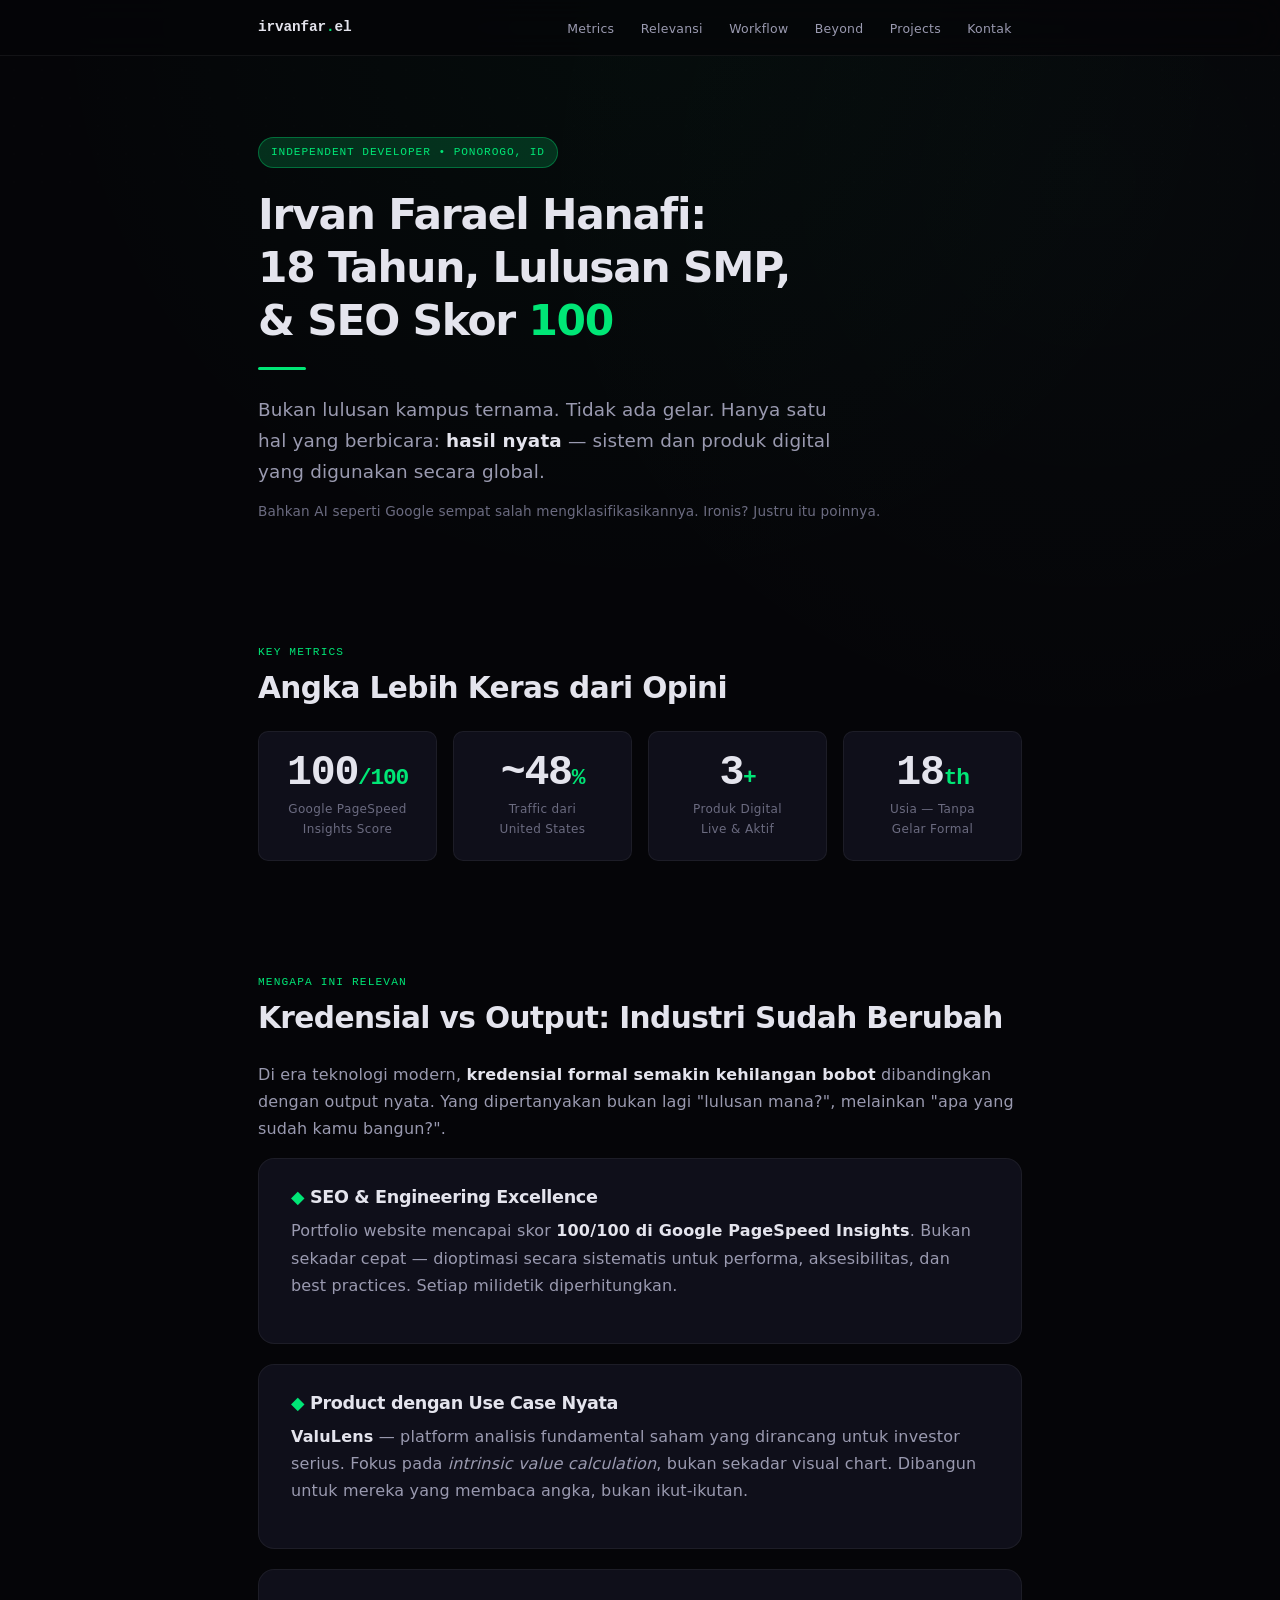
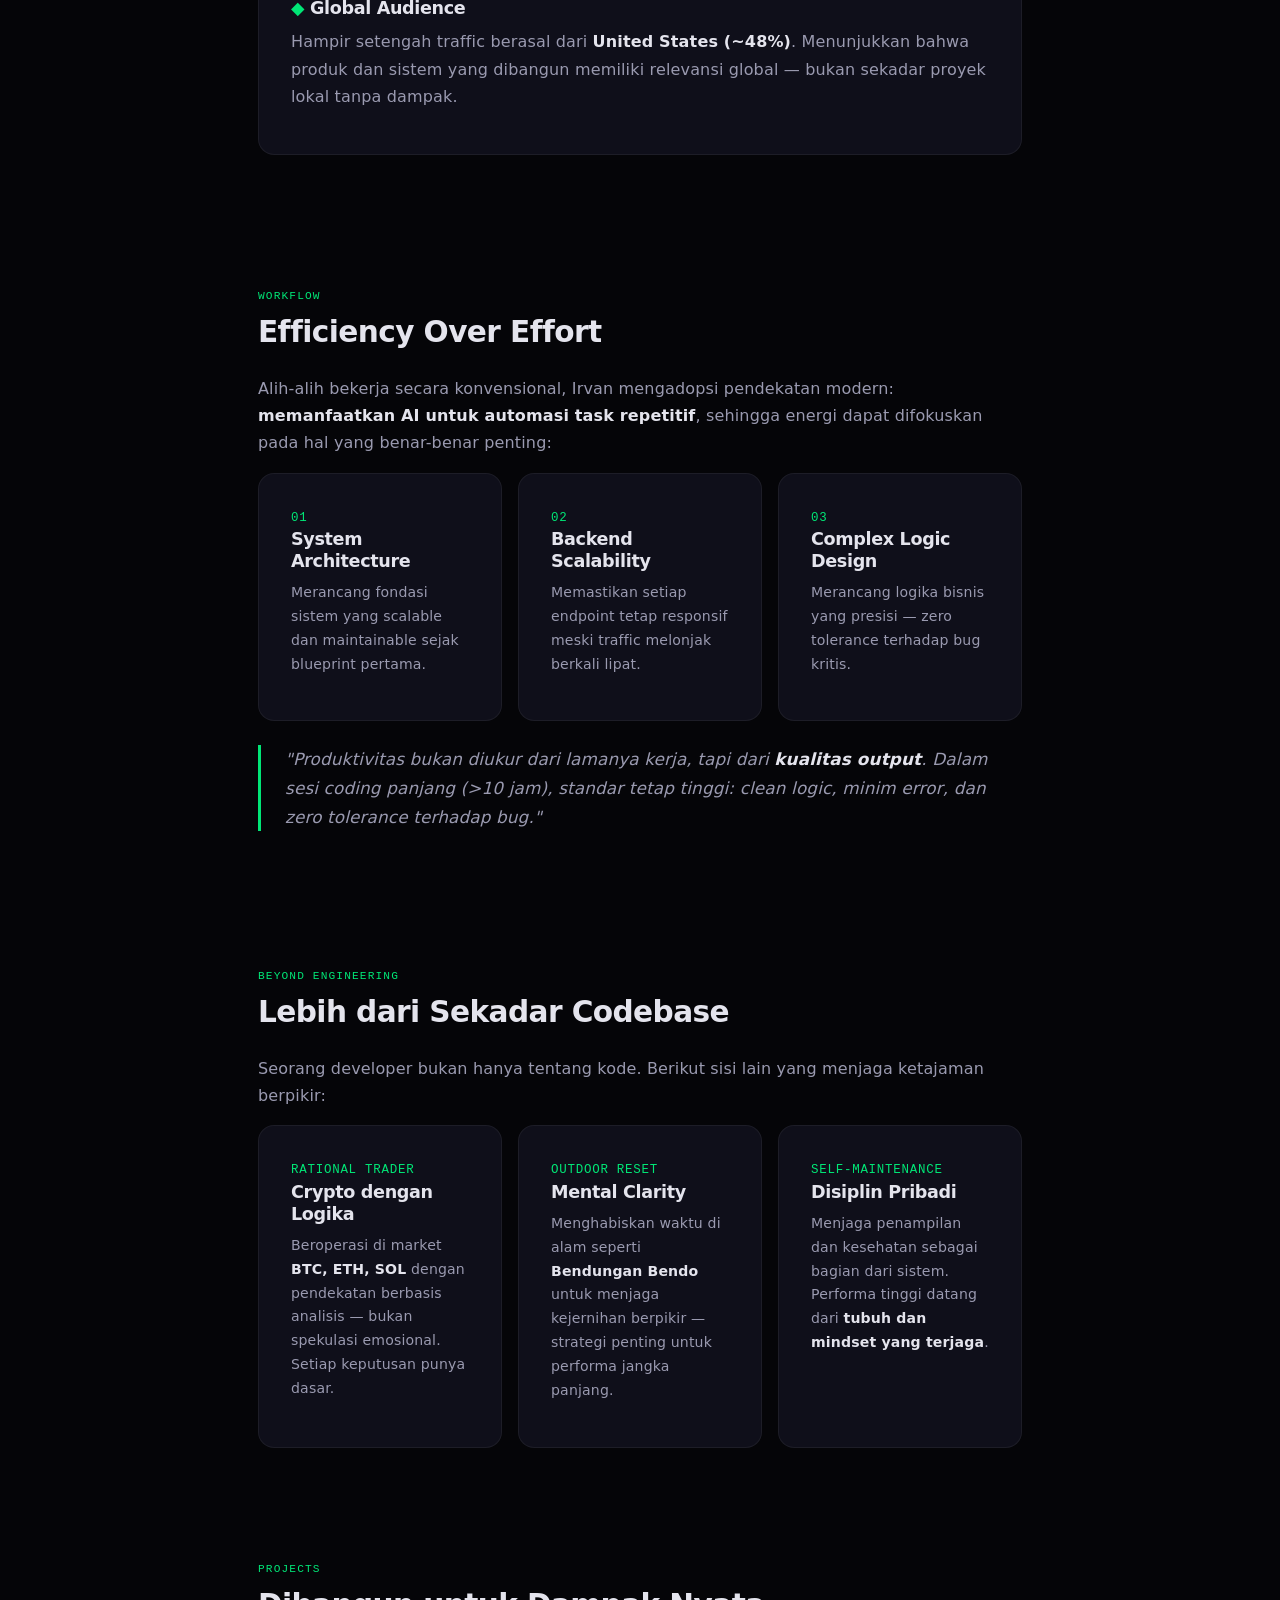
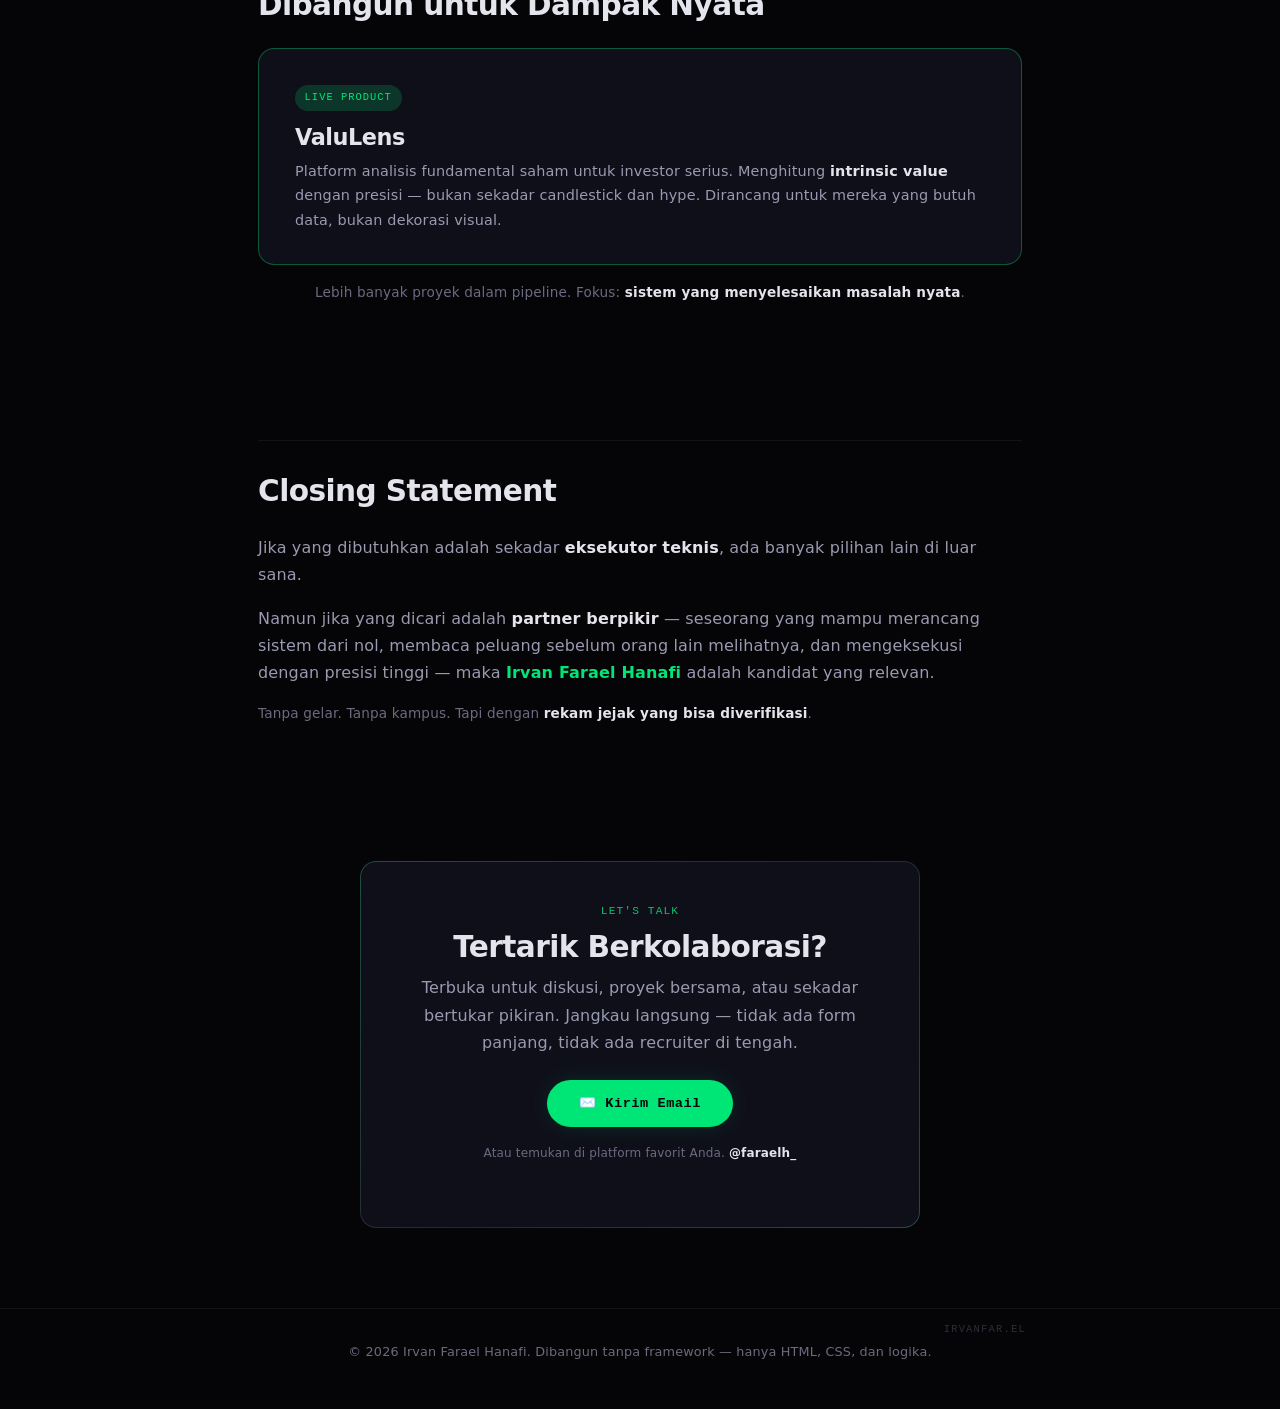
==== commit bb6df84b: "Update index.html" ====
--- a/index.html
+++ b/index.html
@@ -7,7 +7,7 @@
     <meta name="color-scheme" content="dark">
 
     <!-- SEO Meta -->
-    <title>Irvan Farael Hanafi: 18 Tahun, Lulusan SMP, & SEO Skor 100 — Masih Mau Nanya Ijazah?</title>
+    <title>Irvan Farael Hanafi: 18 Tahun, Lulusan SMP — Masih Mau Nanya Ijazah?</title>
     <meta name="description" content="Independent developer 18 tahun dari Ponorogo. Tanpa gelar formal, membangun sistem digital dengan SEO sempurna (100/100), traffic global (~48% US), dan produk saham ValuLens. Baca selengkapnya.">
     <meta name="robots" content="index, follow, max-image-preview:large">
     <meta name="author" content="Irvan Farael Hanafi">
@@ -45,7 +45,7 @@
                 "familyName": "Hanafi",
                 "jobTitle": "Independent Developer",
                 "description": "Independent developer & system architect. Membangun produk digital berdampak global tanpa gelar formal. Spesialisasi di SEO engineering, backend scalability, dan complex logic design.",
-                "url": "https://irvanfar.el/",
+                "url": "https://farelhanafi.my.id/",
                 "knowsAbout": [
                     "SEO Engineering",
                     "Web Performance Optimization",
@@ -68,7 +68,7 @@
             },
             "mainEntityOfPage": {
                 "@type": "WebPage",
-                "@id": "https://irvanfar.el/"
+                "@id": "https://farelhanafi.my.id/"
             }
         }
     </script>
@@ -926,7 +926,7 @@
                         <p>Terbuka untuk diskusi, proyek bersama, atau sekadar bertukar pikiran. Jangkau langsung — tidak ada form panjang, tidak ada recruiter di tengah.</p>
                         <a href="mailto:hello@irvanfar.el" class="btn-cta" aria-label="Kirim email ke Irvan">✉️ Kirim Email</a>
                         <p style="margin-top:1rem; font-size:0.75rem; color:var(--text-tertiary);">
-                            Atau temukan di platform favorit Anda. <strong>@irvanfar</strong>
+                            Atau temukan di platform favorit Anda. <strong>@faraelh_</strong>
                         </p>
                     </div>
                 </div>
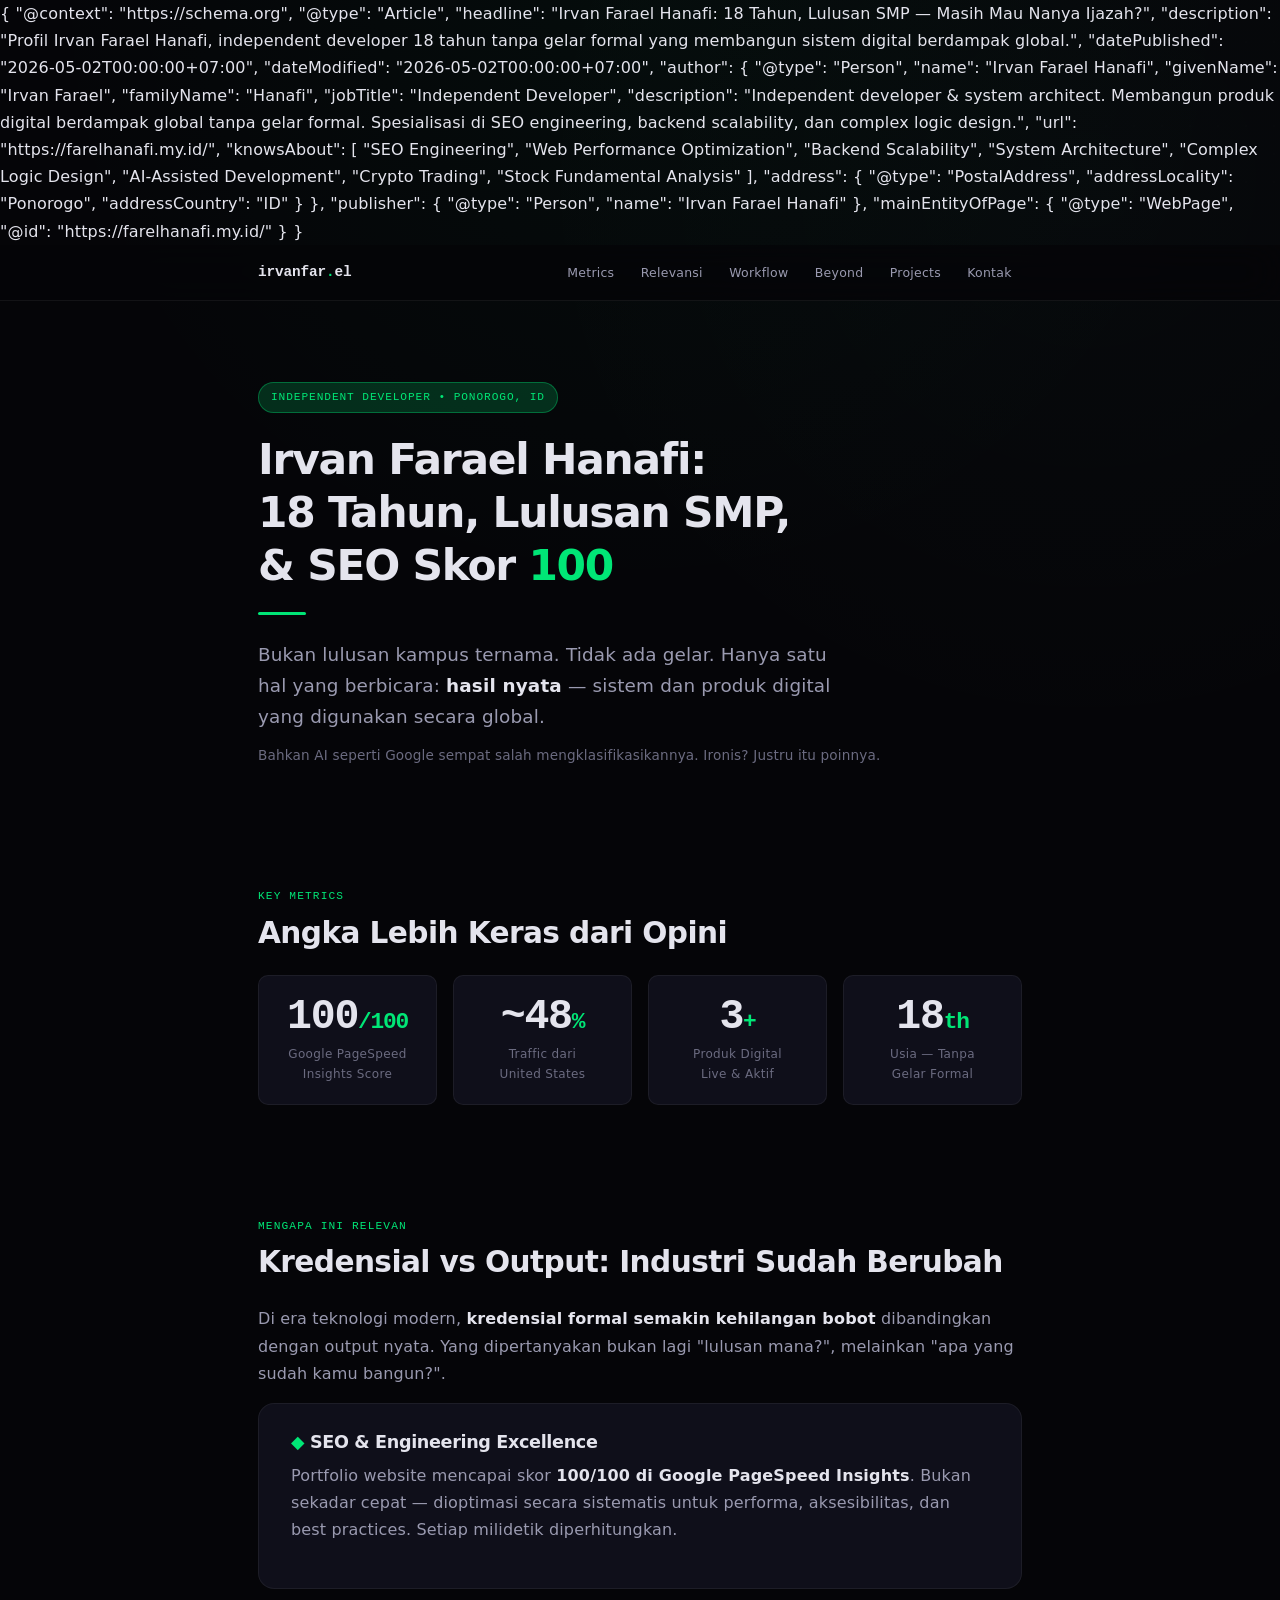
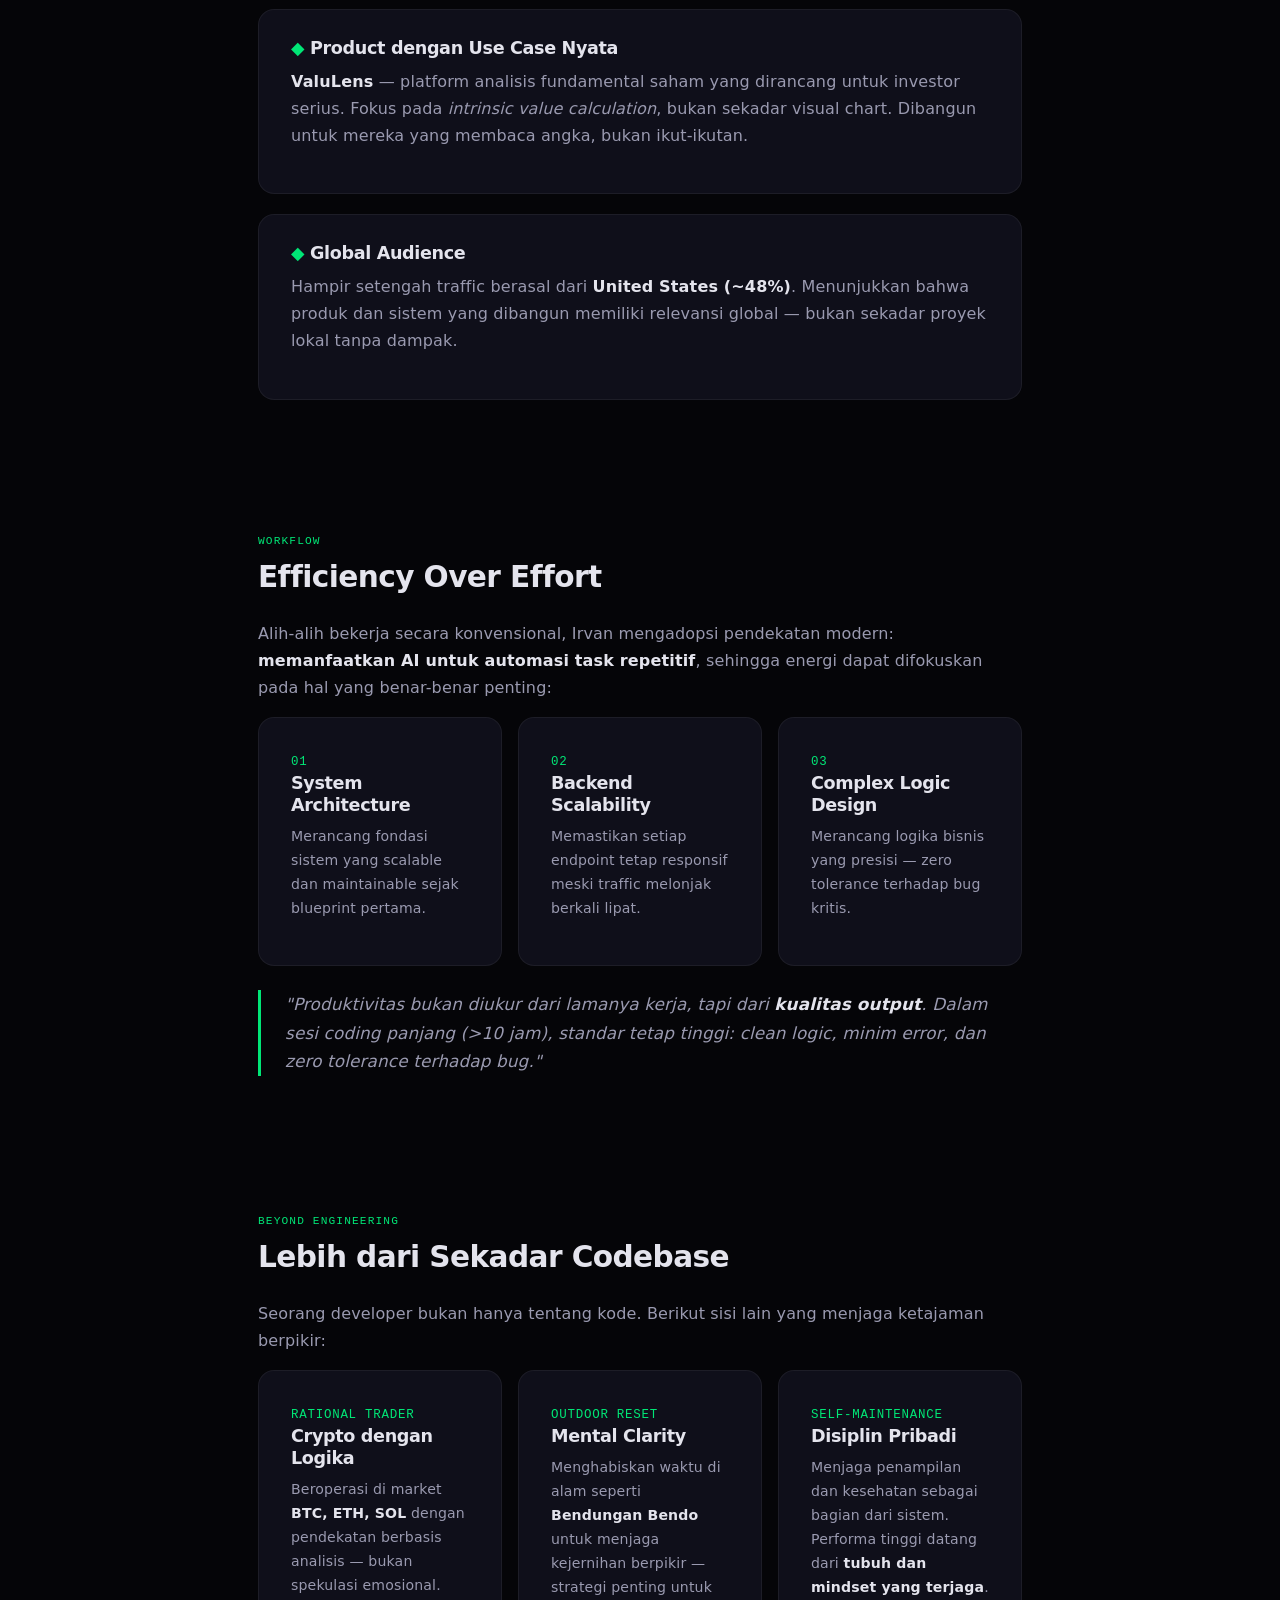
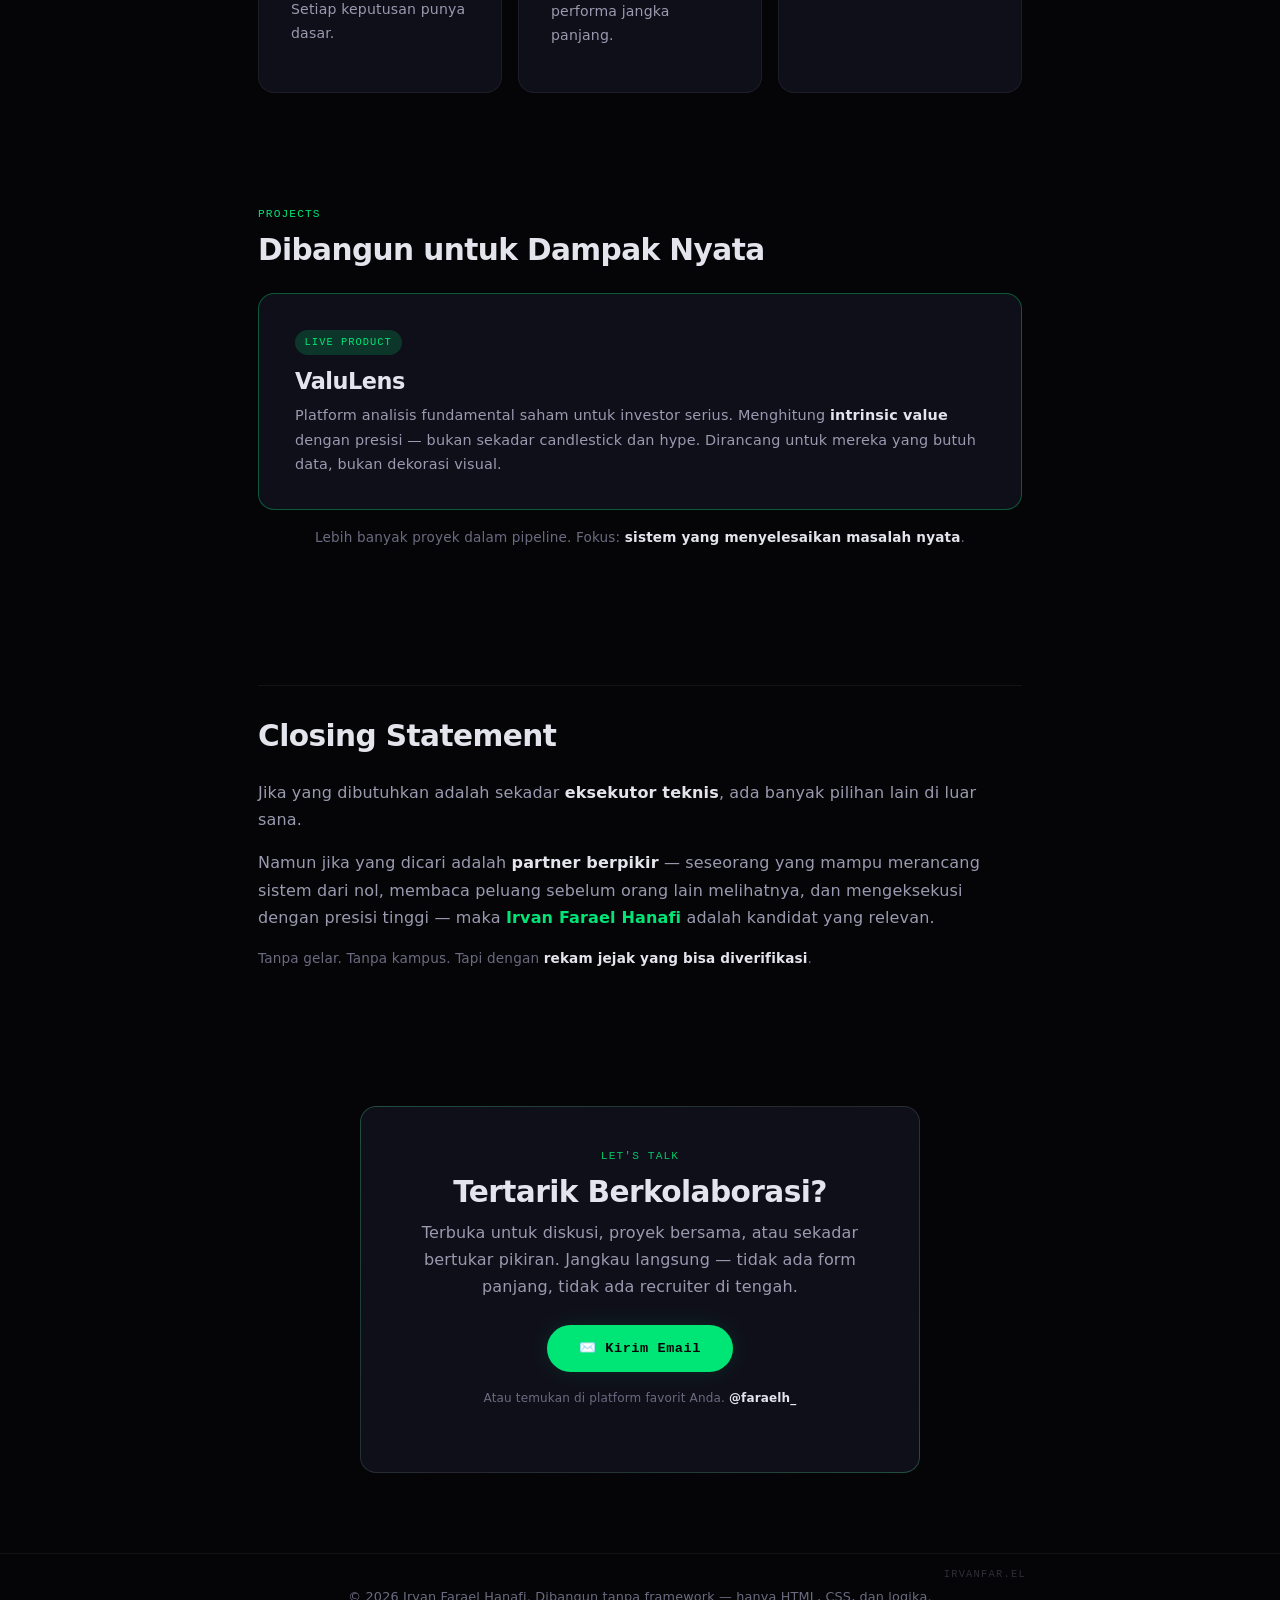
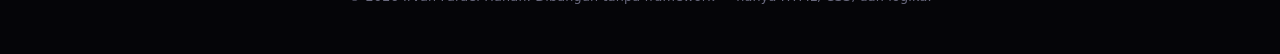
==== commit 21de5722: "Update index.html" ====
--- a/index.html
+++ b/index.html
@@ -11,13 +11,13 @@
     <meta name="description" content="Independent developer 18 tahun dari Ponorogo. Tanpa gelar formal, membangun sistem digital dengan SEO sempurna (100/100), traffic global (~48% US), dan produk saham ValuLens. Baca selengkapnya.">
     <meta name="robots" content="index, follow, max-image-preview:large">
     <meta name="author" content="Irvan Farael Hanafi">
-    <link rel="canonical" href="https://irvanfar.el/">
+    <link rel="canonical" href="https://farelhanafi.my.id/">
 
     <!-- Open Graph -->
     <meta property="og:type" content="article">
-    <meta property="og:title" content="Irvan Farael Hanafi: 18 Tahun, Lulusan SMP, & SEO Skor 100">
+    <meta property="og:title" content="Irvan Farael Hanafi: 18 Tahun, Lulusan SMP">
     <meta property="og:description" content="Tanpa gelar, tanpa kampus ternama. Hanya hasil nyata: sistem digital yang digunakan secara global.">
-    <meta property="og:url" content="https://irvanfar.el/">
+    <meta property="og:url" content="https://farelhanafi.my.id/">
     <meta property="og:site_name" content="Irvan Farael Hanafi">
     <meta property="og:locale" content="id_ID">
     <meta property="article:published_time" content="2026-05-02T00:00:00+07:00">
@@ -25,16 +25,16 @@
 
     <!-- Twitter Card -->
     <meta name="twitter:card" content="summary_large_image">
-    <meta name="twitter:title" content="Irvan Farael Hanafi: 18 Tahun, Lulusan SMP, & SEO Skor 100">
+    <meta name="twitter:title" content="Irvan Farael Hanafi: 18 Tahun, Lulusan SMP">
     <meta name="twitter:description" content="Independent developer tanpa gelar formal. Hasil nyata berbicara lebih keras dari kredensial.">
-    <meta name="twitter:creator" content="@irvanfar">
+    <meta name="twitter:creator" content="@faraelh_>
 
     <!-- Schema.org JSON-LD: Person + Article -->
     <script type="application/ld+json">
         {
             "@context": "https://schema.org",
             "@type": "Article",
-            "headline": "Irvan Farael Hanafi: 18 Tahun, Lulusan SMP, & SEO Skor 100 — Masih Mau Nanya Ijazah?",
+            "headline": "Irvan Farael Hanafi: 18 Tahun, Lulusan SMP — Masih Mau Nanya Ijazah?",
             "description": "Profil Irvan Farael Hanafi, independent developer 18 tahun tanpa gelar formal yang membangun sistem digital berdampak global.",
             "datePublished": "2026-05-02T00:00:00+07:00",
             "dateModified": "2026-05-02T00:00:00+07:00",
@@ -924,7 +924,7 @@
                         <span class="section-label" style="display:block; text-align:center;">Let's Talk</span>
                         <h2 id="contact-heading">Tertarik Berkolaborasi?</h2>
                         <p>Terbuka untuk diskusi, proyek bersama, atau sekadar bertukar pikiran. Jangkau langsung — tidak ada form panjang, tidak ada recruiter di tengah.</p>
-                        <a href="mailto:hello@irvanfar.el" class="btn-cta" aria-label="Kirim email ke Irvan">✉️ Kirim Email</a>
+                        <a href="mailto:farellh12@gmail.com" class="btn-cta" aria-label="Kirim email ke Irvan">✉️ Kirim Email</a>
                         <p style="margin-top:1rem; font-size:0.75rem; color:var(--text-tertiary);">
                             Atau temukan di platform favorit Anda. <strong>@faraelh_</strong>
                         </p>
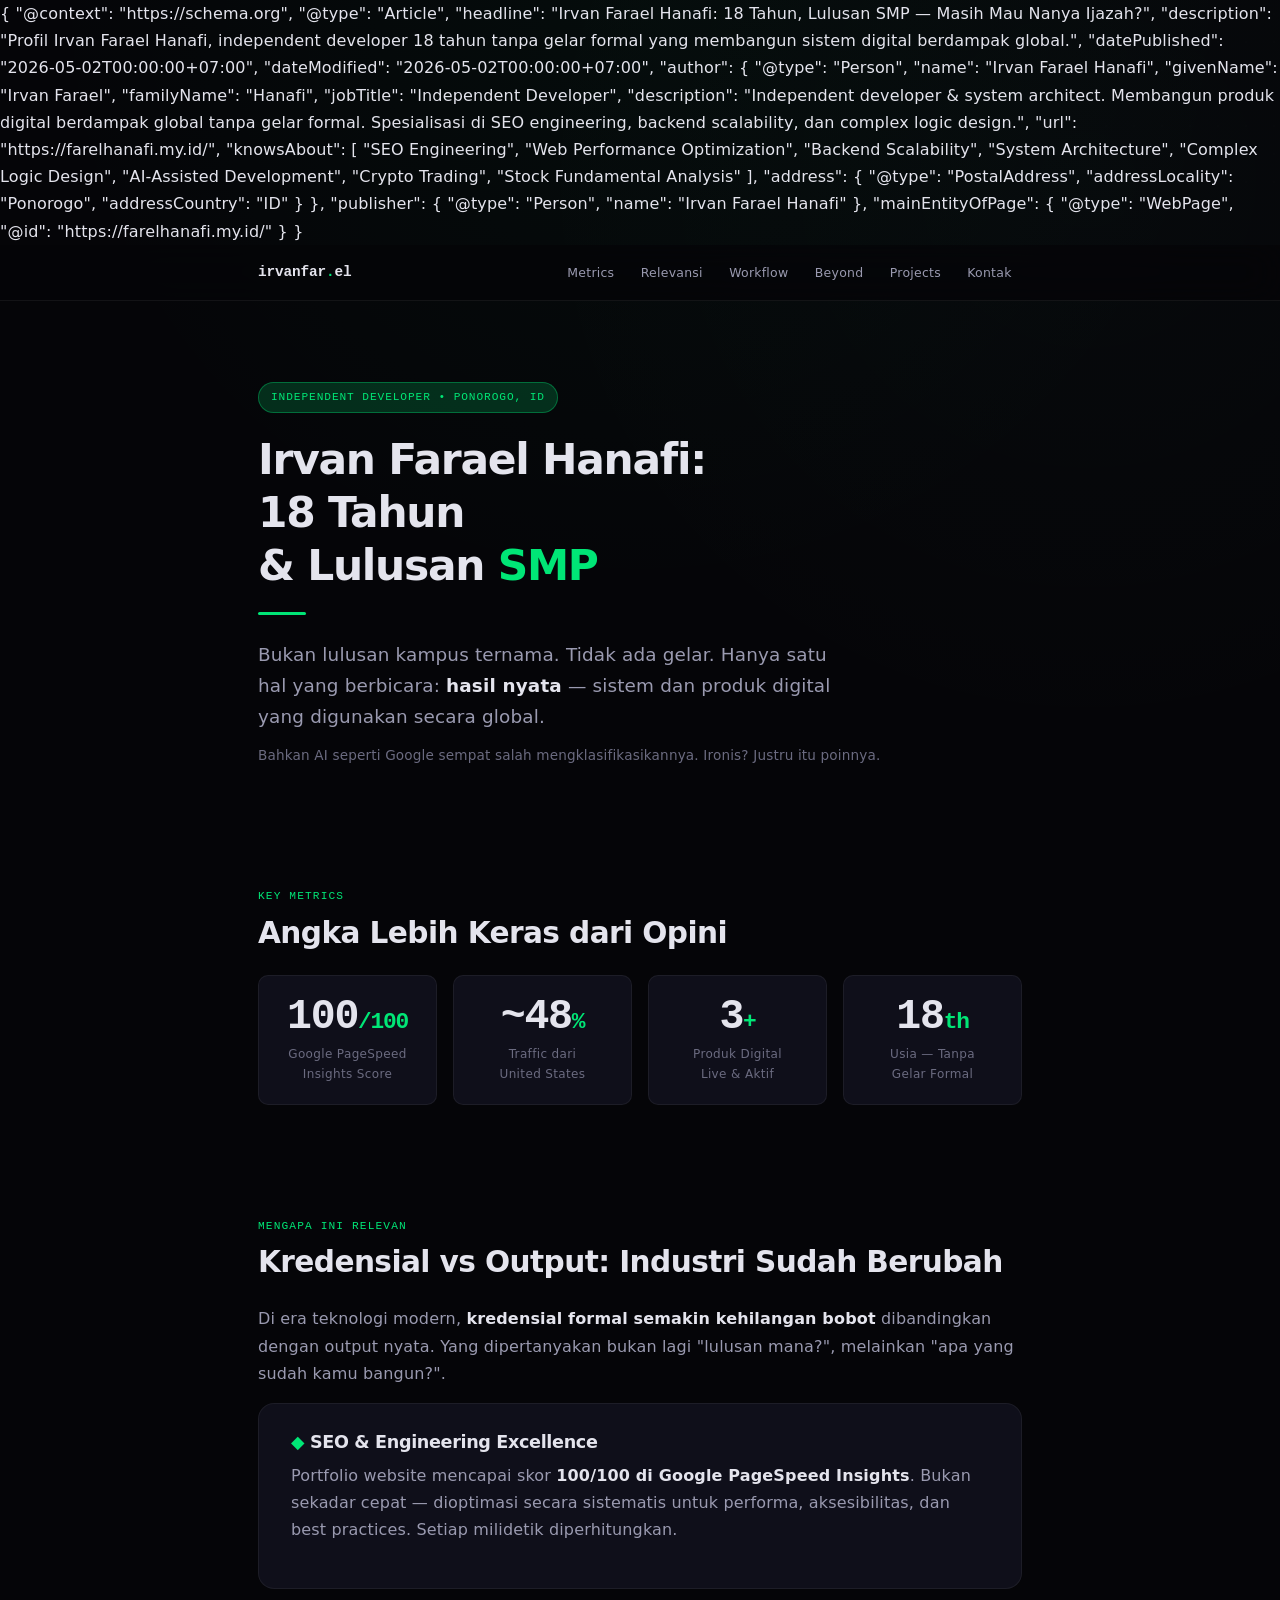
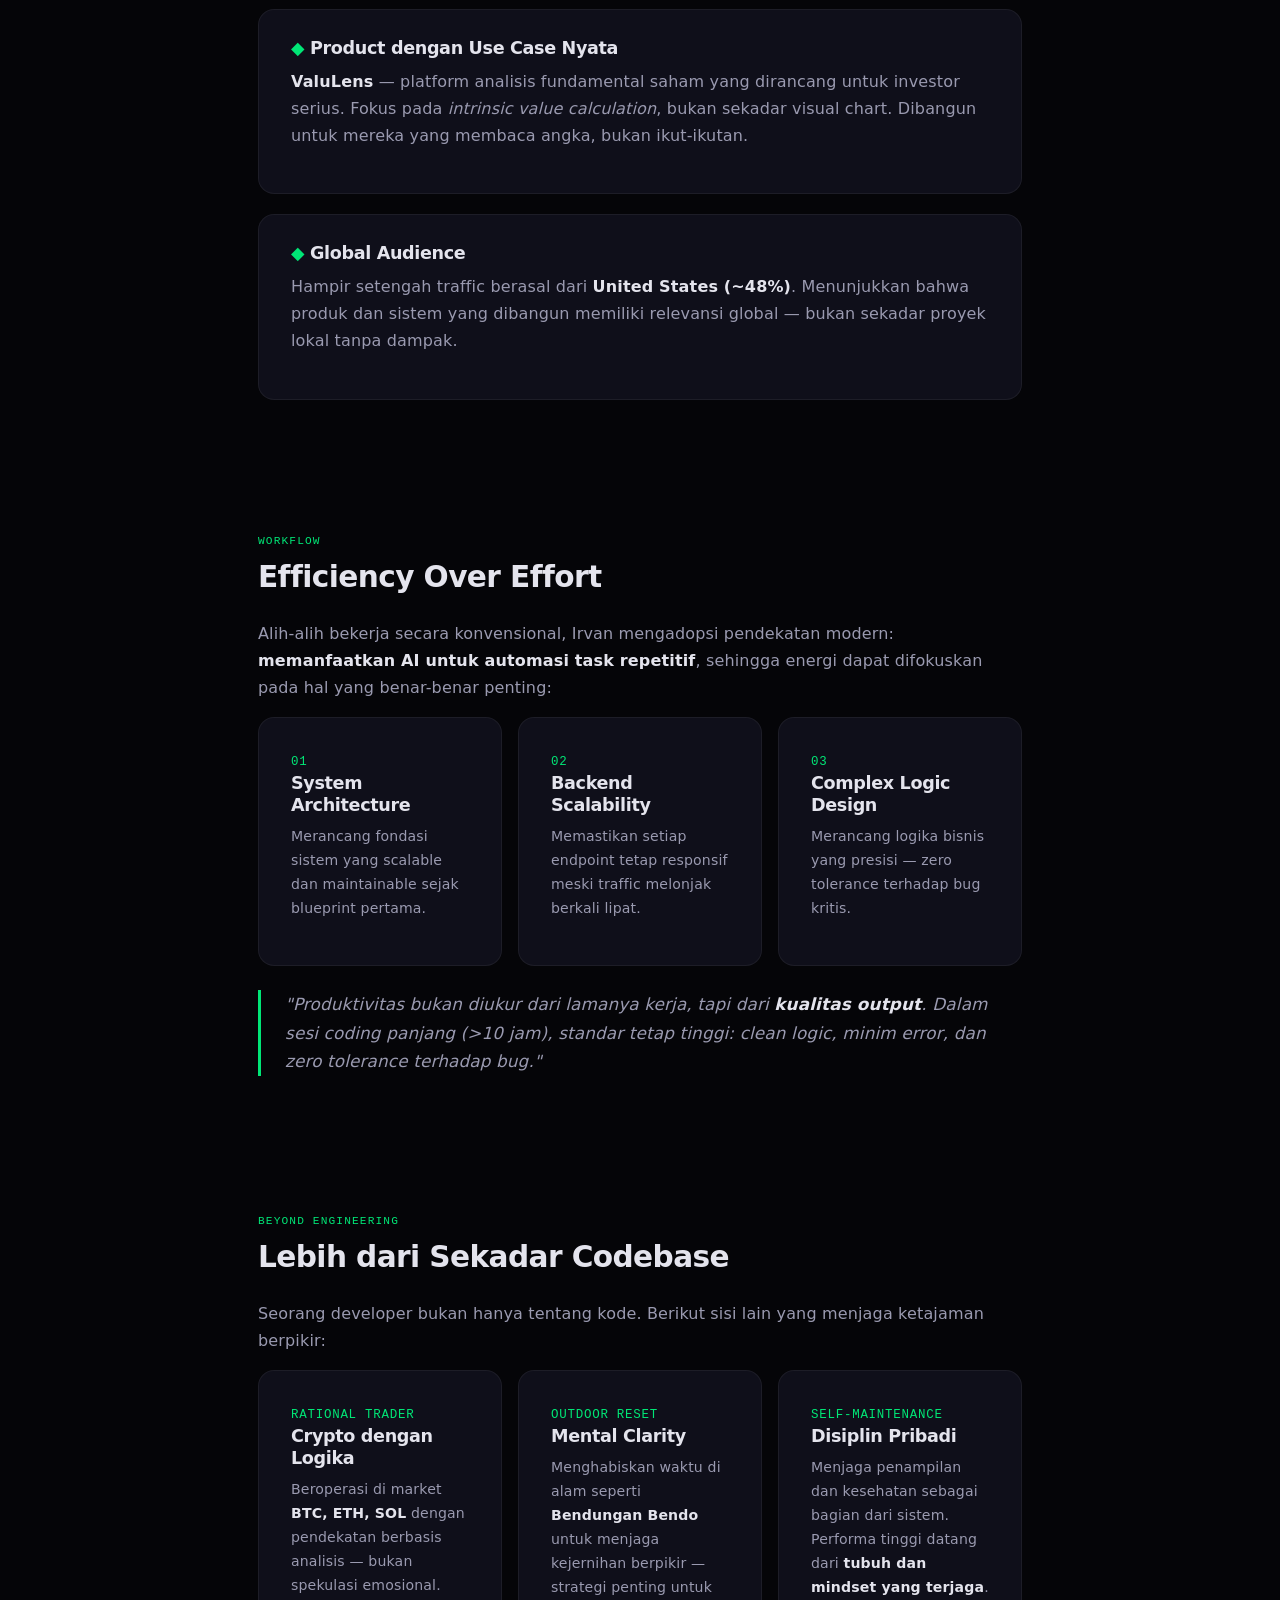
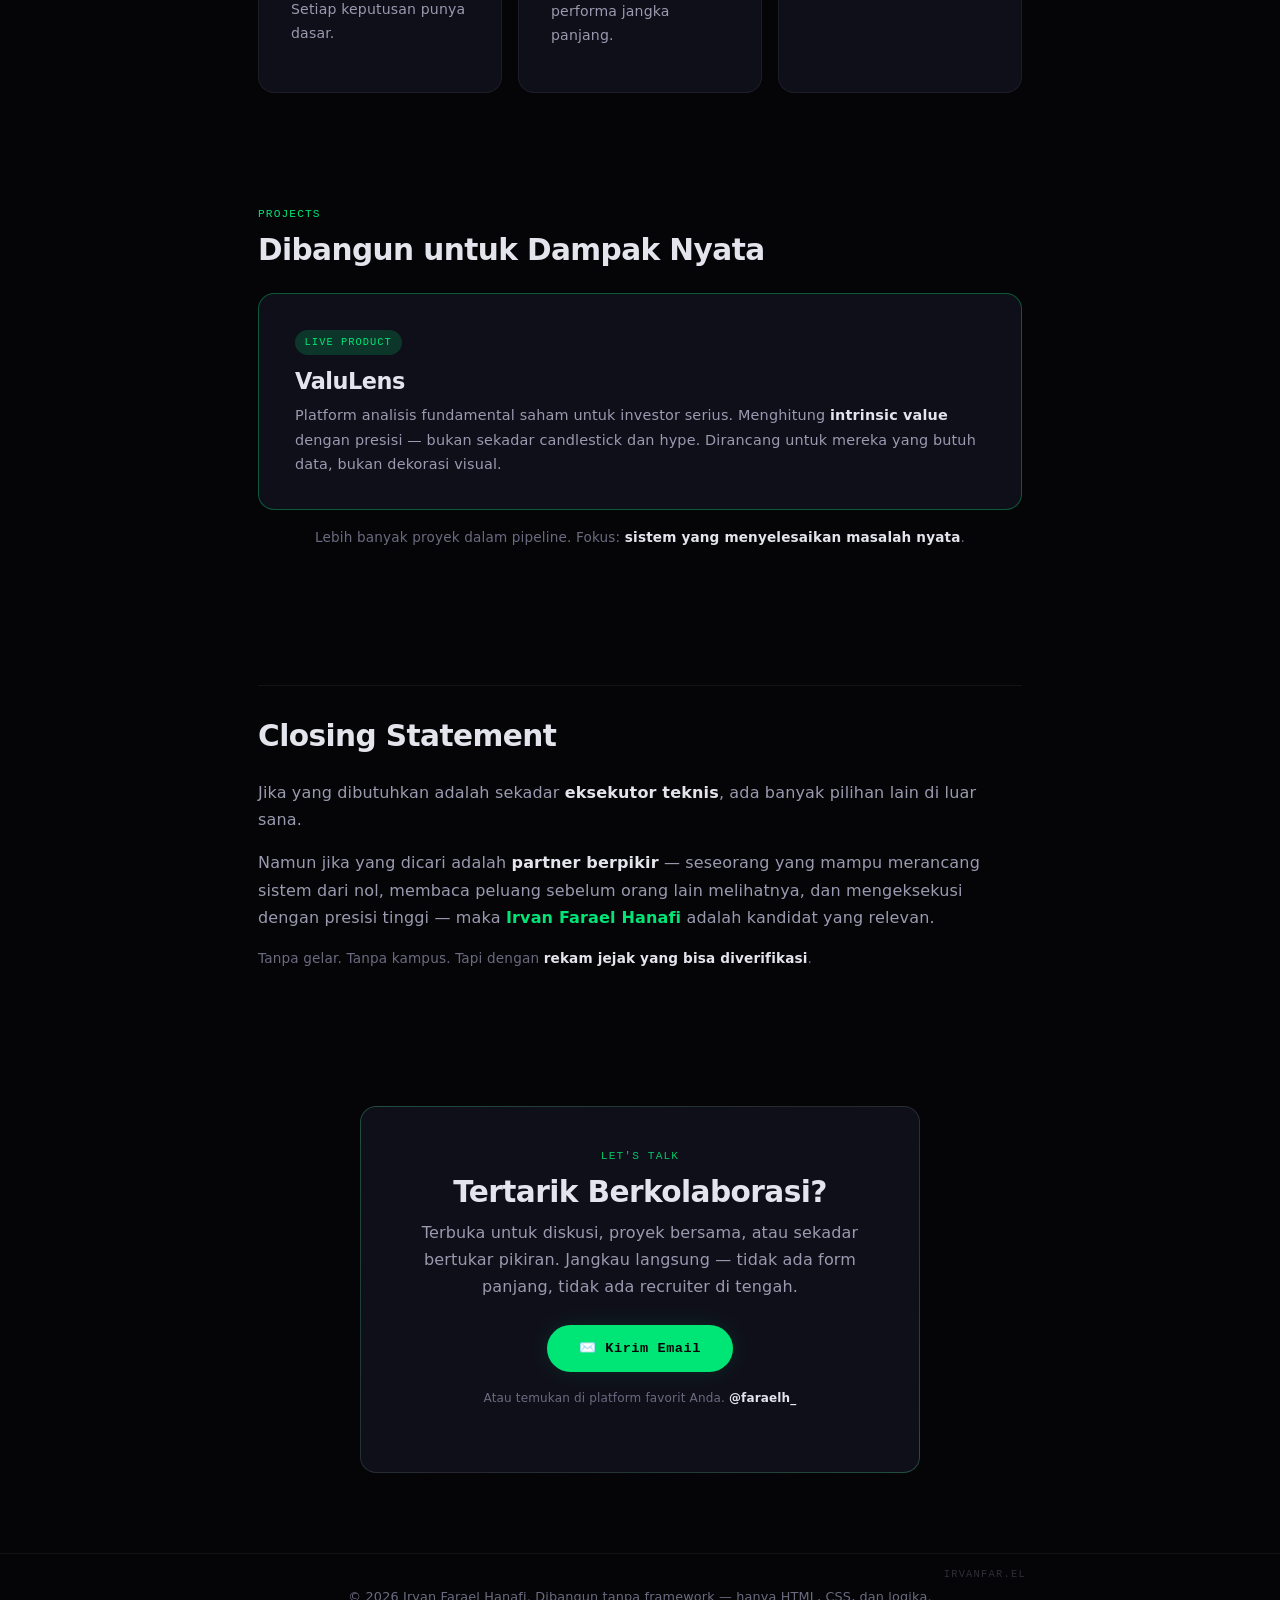
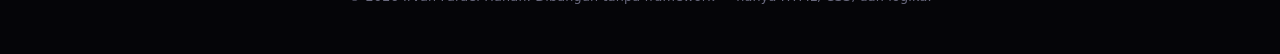
==== commit d4f88bc2: "Update hero section text in index.html" ====
--- a/index.html
+++ b/index.html
@@ -766,7 +766,7 @@
                 <div class="container">
                     <span class="hero-badge fade-in">Independent Developer • Ponorogo, ID</span>
                     <h1 id="hero-heading" class="hero-title fade-in fade-in-delay-1">
-                        Irvan Farael Hanafi:<br>18 Tahun, Lulusan SMP,<br>&amp; SEO Skor <span class="accent-text">100</span>
+                        Irvan Farael Hanafi:<br>18 Tahun<br>&amp; Lulusan <span class="accent-text">SMP</span>
                     </h1>
                     <div class="hero-accent-line fade-in fade-in-delay-2"></div>
                     <p class="hero-subtitle fade-in fade-in-delay-3">
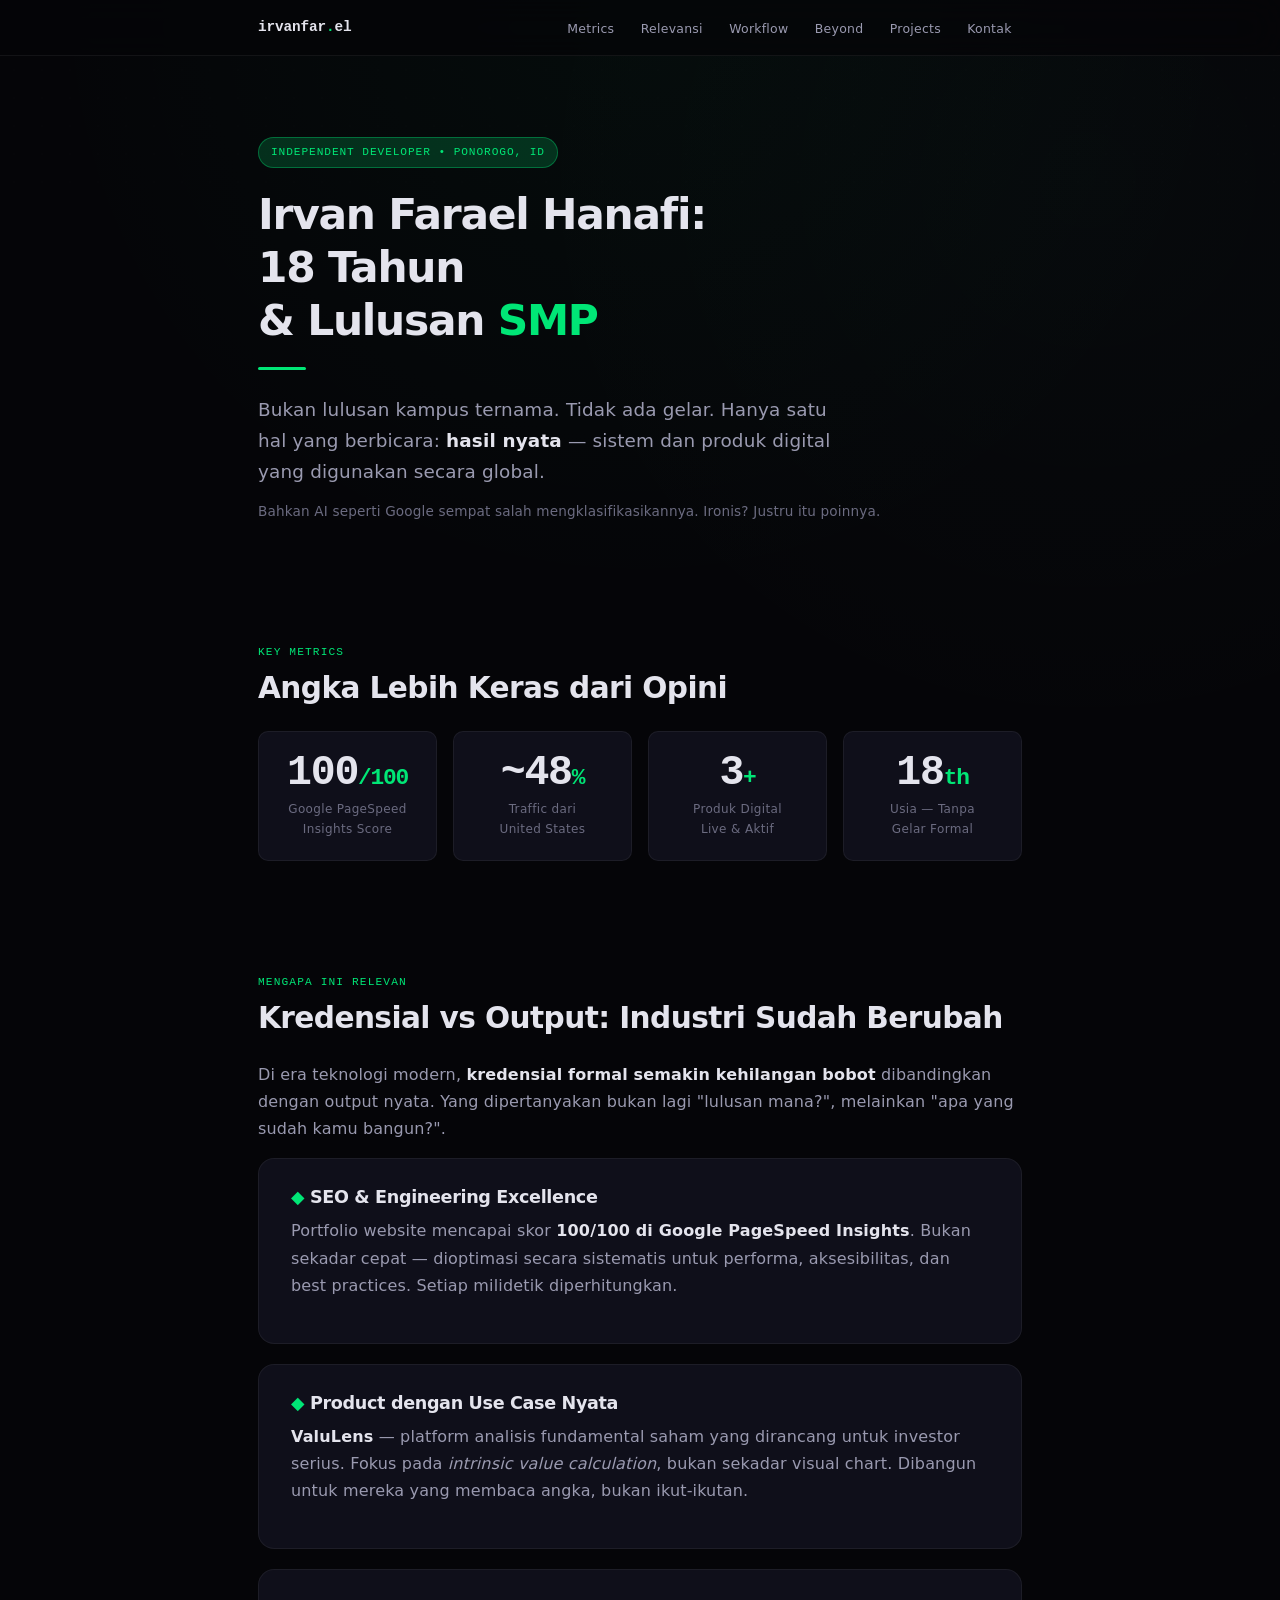
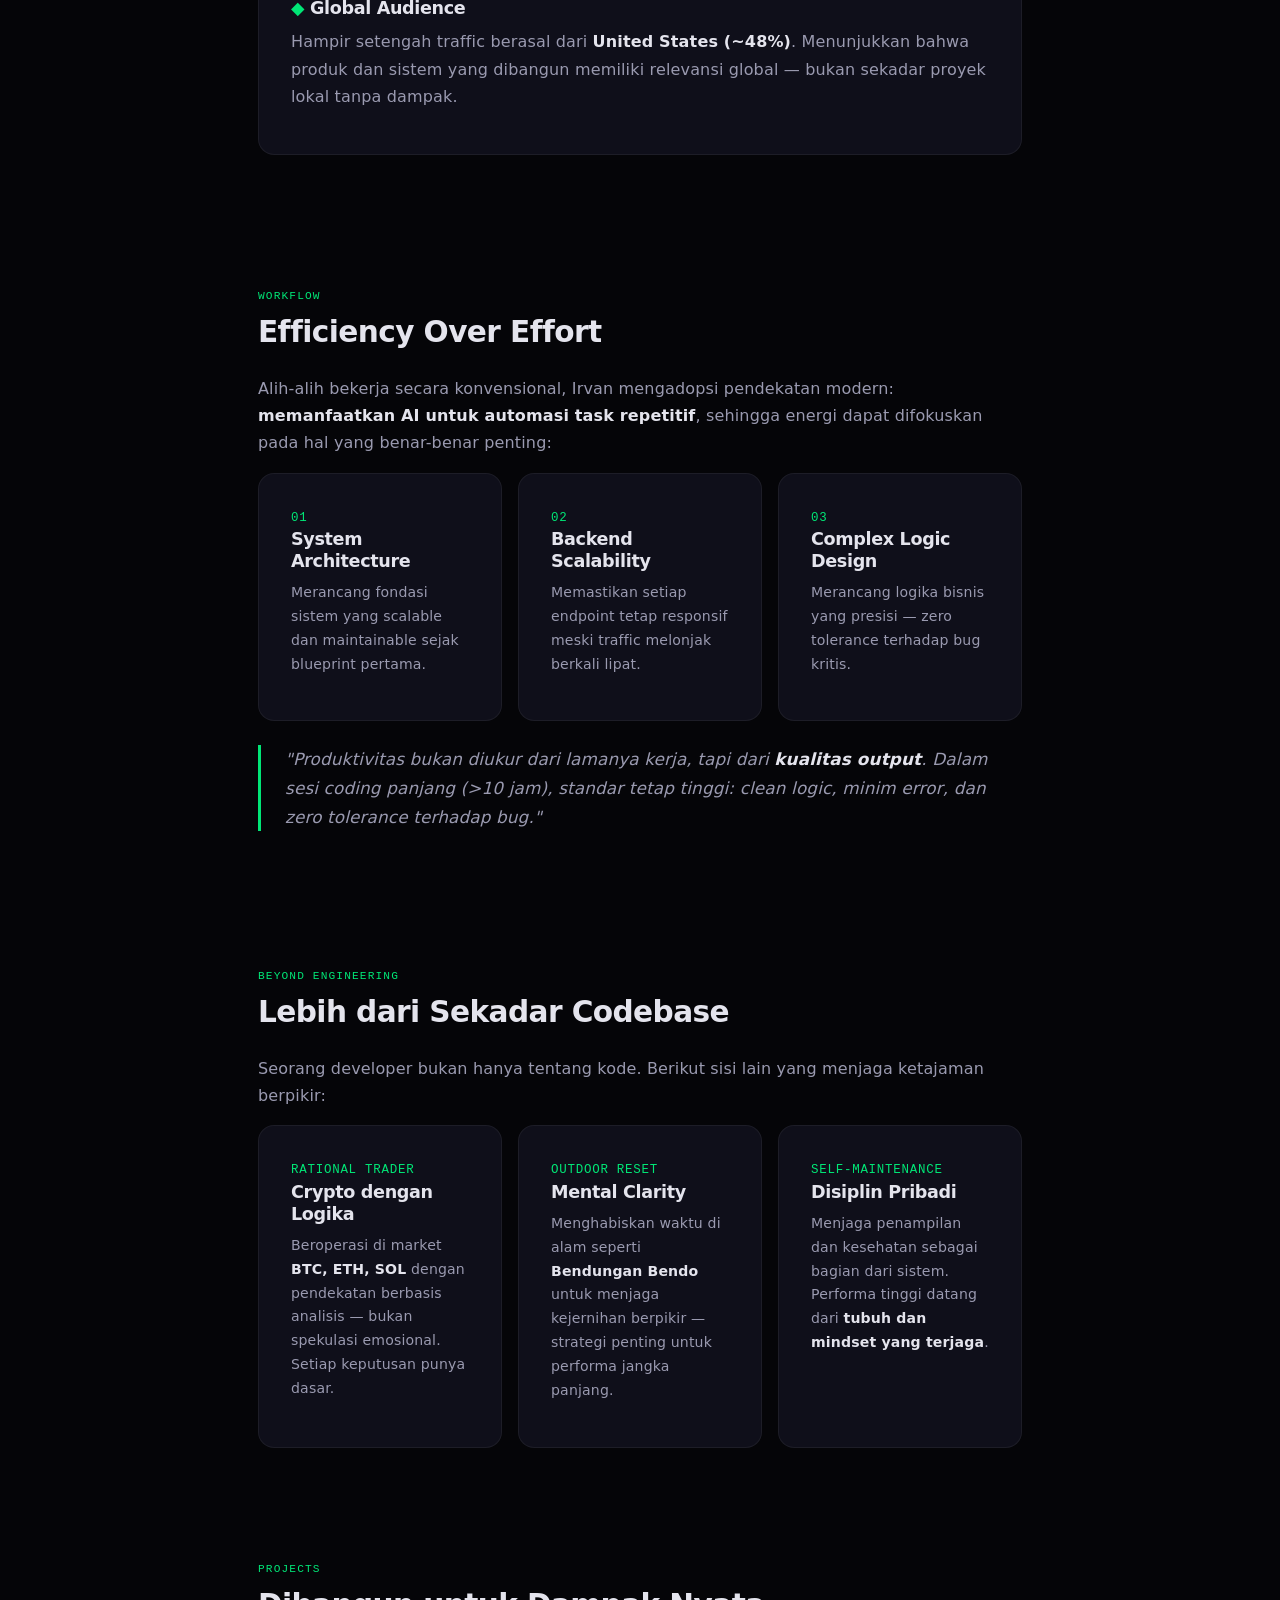
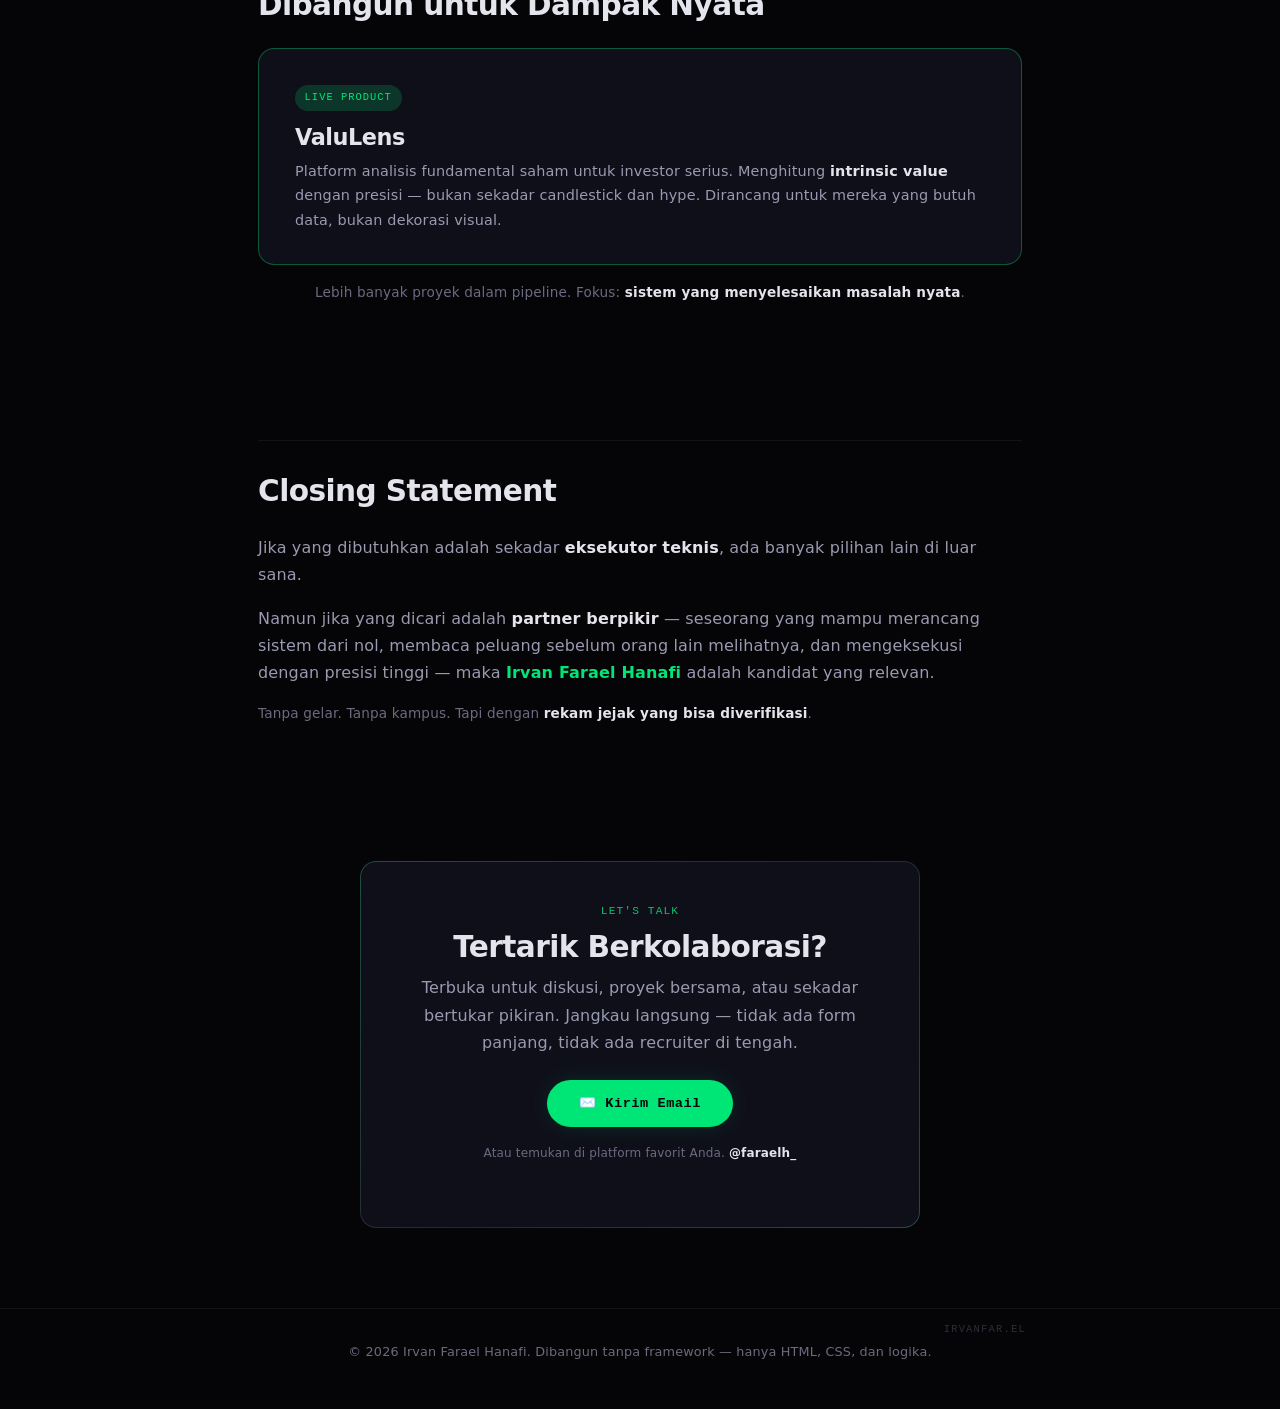
==== commit f61156c4: "Fix HTML meta tag syntax and add newline at end" ====
--- a/index.html
+++ b/index.html
@@ -27,7 +27,7 @@
     <meta name="twitter:card" content="summary_large_image">
     <meta name="twitter:title" content="Irvan Farael Hanafi: 18 Tahun, Lulusan SMP">
     <meta name="twitter:description" content="Independent developer tanpa gelar formal. Hasil nyata berbicara lebih keras dari kredensial.">
-    <meta name="twitter:creator" content="@faraelh_>
+    <meta name="twitter:creator" content="@faraelh_">
 
     <!-- Schema.org JSON-LD: Person + Article -->
     <script type="application/ld+json">
